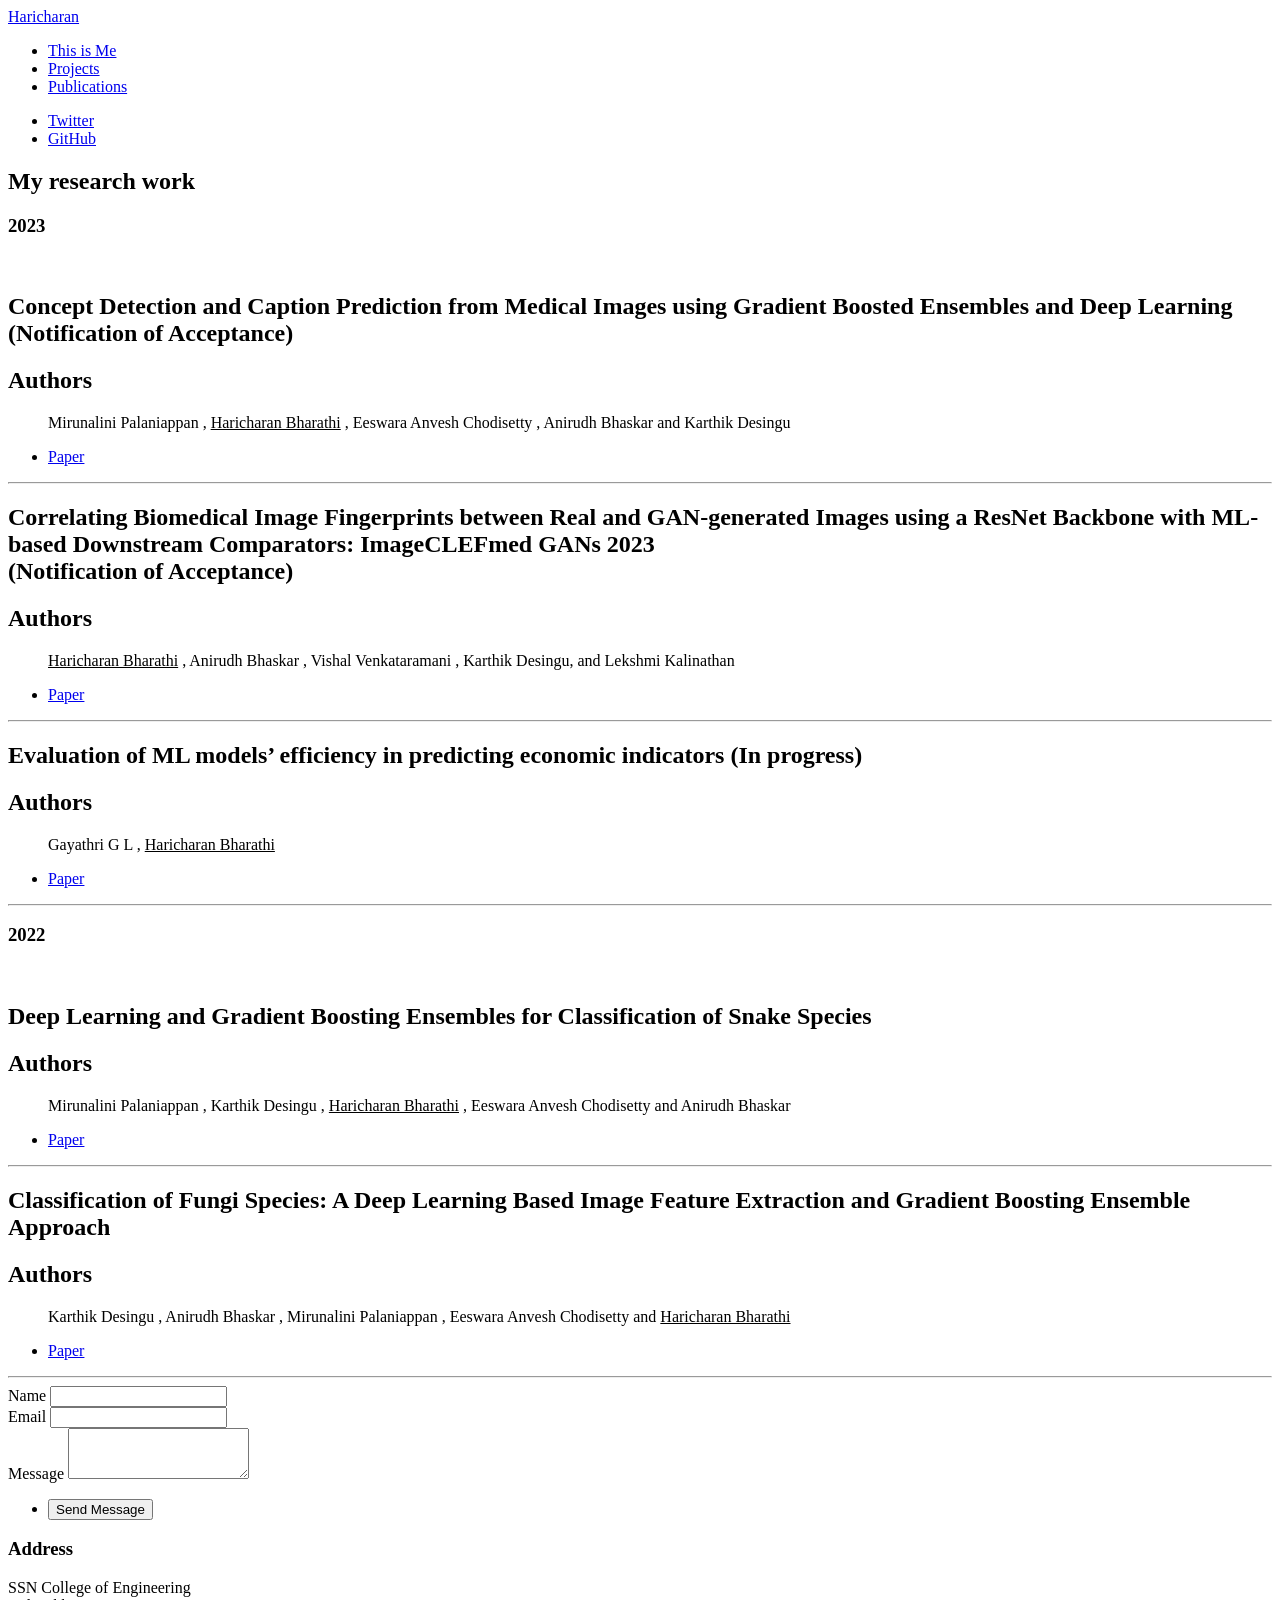
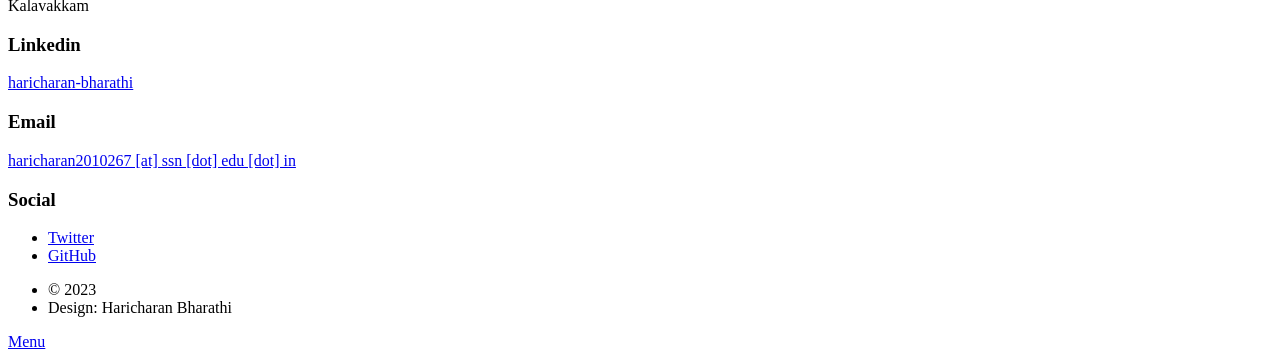
==== elements.html @ 90789175 "first commit" ====
<!DOCTYPE HTML>
<!--
	Massively by HTML5 UP
	html5up.net | @ajlkn
	Free for personal and commercial use under the CCA 3.0 license (html5up.net/license)
-->
<html>
	<head>
		<title>Haricharan Bharathi</title>
		<meta charset="utf-8" />
		<meta name="viewport" content="width=device-width, initial-scale=1, user-scalable=no" />
		<link rel="stylesheet" href="assets/css/main.css" />
		<noscript><link rel="stylesheet" href="assets/css/noscript.css" /></noscript>
	</head>
	<body class="is-preload">

		<!-- Wrapper -->
			<div id="wrapper">

				<!-- Header -->
					<header id="header">
						<a href="index.html" class="logo">Haricharan</a>
					</header>

				<!-- Nav -->
					<nav id="nav">
						<ul class="links">
							<li><a href="index.html">This is Me</a></li>
							<li><a href="generic.html">Projects</a></li>
							<li class="active"><a href="elements.html">Publications</a></li>
						</ul>
						<ul class="icons">
							<li><a href="https://twitter.com/HaricharanBhar1" class="icon brands alt fa-twitter"><span class="label">Twitter</span></a></li>
							<!-- <li><a href="#" class="icon brands alt fa-facebook-f"><span class="label">Facebook</span></a></li>
							<li><a href="#" class="icon brands alt fa-instagram"><span class="label">Instagram</span></a></li> -->
							<li><a href="https://github.com/Haricharan0311" class="icon brands alt fa-github"><span class="label">GitHub</span></a>
							</li>
						</ul>
					</nav>

				<!-- Main -->
					<div id="main">

						<!-- Post -->
							<section class="post">
								<header class="major">
									<h1>My research work<br />
									</h1>
								</header>

								<!-- Text stuff -->
									<h3>2023</h3>
									<br/>
									<h2>Concept Detection and Caption Prediction from
										Medical Images using Gradient Boosted Ensembles
										and Deep Learning (Notification of Acceptance)</h2>
								
										<h2>Authors</h2>
									<blockquote>Mirunalini Palaniappan
										, <u>Haricharan Bharathi</u>
										, Eeswara Anvesh Chodisetty
										,
										Anirudh Bhaskar
										and Karthik Desingu</blockquote>

										<ul class="actions small">
											<li><a href="https://www.dei.unipd.it/~faggioli/temp/CLEF2023-proceedings/paper-136.pdf" class="button primary small">Paper</a></li>
									
										</ul>
									<hr />
									<h2>Correlating Biomedical Image Fingerprints
										between Real and GAN-generated Images using
										a ResNet Backbone with ML-based Downstream
										Comparators: ImageCLEFmed GANs 2023<br/>(Notification of Acceptance)</h2>
								
										<h2>Authors</h2>
									<blockquote><u>Haricharan Bharathi</u>
										, Anirudh Bhaskar
										, Vishal Venkataramani
										, Karthik Desingu,
										and Lekshmi Kalinathan
										</blockquote>

										<ul class="actions small">
											<li><a href="https://www.dei.unipd.it/~faggioli/temp/CLEF2023-proceedings/paper-116.pdf" class="button primary small">Paper</a></li>
									
										</ul>
									<hr />
									<h2>Evaluation of ML models’ efficiency in predicting
										economic indicators (In progress)</h2>
								
										<h2>Authors</h2>
									<blockquote>Gayathri G L
										, <u>Haricharan Bharathi</u>
										</blockquote>

										<ul class="actions small">
											<li><a href="#" class="button primary small">Paper</a></li>
									
										</ul>
									<hr />
									<h3>2022</h3>
									<br/>
									<h2>Deep Learning and Gradient Boosting Ensembles for Classification of Snake 
										Species</h2>
								
										<h2>Authors</h2>
									<blockquote>Mirunalini Palaniappan
										, Karthik Desingu
										, <u>Haricharan Bharathi</u>
										,
										Eeswara Anvesh Chodisetty
										and Anirudh Bhaskar
										
										</blockquote>

										<ul class="actions small">
											<li><a href="https://ceur-ws.org/Vol-3180/paper-173.pdf" class="button primary small">Paper</a></li>
									
										</ul>
									<hr />
									<h2>Classification of Fungi Species: A Deep Learning Based Image Feature Extraction 
										and Gradient Boosting Ensemble Approach</h2>
								
										<h2>Authors</h2>
									<blockquote>Karthik Desingu
										, Anirudh Bhaskar
										, Mirunalini Palaniappan
										,
										Eeswara Anvesh Chodisetty
										and <u>Haricharan Bharathi</u>
										
										
										</blockquote>

										<ul class="actions small">
											<li><a href="https://ceur-ws.org/Vol-3180/paper-162.pdf" class="button primary small">Paper</a></li>
									
										</ul>
									<hr />
									

							</section>

					</div>

				<!-- Footer -->
				<footer id="footer">
					<section>
						<form method="post" action="#">
							<div class="fields">
								<div class="field">
									<label for="name">Name</label>
									<input type="text" name="name" id="name" />
								</div>
								<div class="field">
									<label for="email">Email</label>
									<input type="text" name="email" id="email" />
								</div>
								<div class="field">
									<label for="message">Message</label>
									<textarea name="message" id="message" rows="3"></textarea>
								</div>
							</div>
							<ul class="actions">
								<li><input type="submit" value="Send Message" /></li>
							</ul>
						</form>
					</section>
					<section class="split contact">
						<section class="alt">
							<h3>Address</h3>
							<p>SSN College of Engineering<br />
								Kalavakkam</p>
						</section>
						<section>
							<h3>Linkedin</h3>
							<p><a href="#">haricharan-bharathi</a></p>
						</section>
						<section>
							<h3>Email</h3>
							<p><a href="#">haricharan2010267 [at] ssn [dot] edu [dot] in</a></p>
						</section>
						<section>
							<h3>Social</h3>
							<ul class="icons alt">
								<li><a href="https://twitter.com/HaricharanBhar1" class="icon brands alt fa-twitter"><span class="label">Twitter</span></a></li>
								<!-- <li><a href="#" class="icon brands alt fa-facebook-f"><span class="label">Facebook</span></a></li>
								<li><a href="#" class="icon brands alt fa-instagram"><span class="label">Instagram</span></a></li> -->
								<li><a href="https://github.com/Haricharan0311" class="icon brands alt fa-github"><span class="label">GitHub</span></a></li>
							</ul>
						</section>
					</section>
				</footer>

				<!-- Copyright -->
					<div id="copyright">
						<ul><li>&copy; 2023</li><li>Design: Haricharan Bharathi</li></ul>
					</div>

			</div>

		<!-- Scripts -->
			<script src="assets/js/jquery.min.js"></script>
			<script src="assets/js/jquery.scrollex.min.js"></script>
			<script src="assets/js/jquery.scrolly.min.js"></script>
			<script src="assets/js/browser.min.js"></script>
			<script src="assets/js/breakpoints.min.js"></script>
			<script src="assets/js/util.js"></script>
			<script src="assets/js/main.js"></script>

	</body>
</html>
---- assets/css/main.css ----
@import url(fontawesome-all.min.css);
@import url("https://fonts.googleapis.com/css?family=Merriweather:300,700,300italic,700italic|Source+Sans+Pro:900");

/*
	Massively by HTML5 UP
	html5up.net | @ajlkn
	Free for personal and commercial use under the CCA 3.0 license (html5up.net/license)
*/

html, body, div, span, applet, object,
iframe, h1, h2, h3, h4, h5, h6, p, blockquote,
pre, a, abbr, acronym, address, big, cite,
code, del, dfn, em, img, ins, kbd, q, s, samp,
small, strike, strong, sub, sup, tt, var, b,
u, i, center, dl, dt, dd, ol, ul, li, fieldset,
form, label, legend, table, caption, tbody,
tfoot, thead, tr, th, td, article, aside,
canvas, details, embed, figure, figcaption,
footer, header, hgroup, menu, nav, output, ruby,
section, summary, time, mark, audio, video {
	margin: 0;
	padding: 0;
	border: 0;
	font-size: 100%;
	font: inherit;
	vertical-align: baseline;}

article, aside, details, figcaption, figure,
footer, header, hgroup, menu, nav, section {
	display: block;}

body {
	line-height: 1;
}

ol, ul {
	list-style: none;
}

blockquote, q {
	quotes: none;
}

	blockquote:before, blockquote:after, q:before, q:after {
		content: '';
		content: none;
	}

table {
	border-collapse: collapse;
	border-spacing: 0;
}

body {
	-webkit-text-size-adjust: none;
}

mark {
	background-color: transparent;
	color: inherit;
}

input::-moz-focus-inner {
	border: 0;
	padding: 0;
}

input, select, textarea {
	-moz-appearance: none;
	-webkit-appearance: none;
	-ms-appearance: none;
	appearance: none;
}

/* Basic */

	@-ms-viewport {
		width: device-width;
	}

	body {
		-ms-overflow-style: scrollbar;
	}

	@media screen and (max-width: 480px) {

		html, body {
			min-width: 320px;
		}

	}

	html {
		box-sizing: border-box;
	}

	*, *:before, *:after {
		box-sizing: inherit;
	}

	body {
		background-color: #1e252d;
	}

		body.is-preload *, body.is-preload *:before, body.is-preload *:after {
			-moz-animation: none !important;
			-webkit-animation: none !important;
			-ms-animation: none !important;
			animation: none !important;
			-moz-transition: none !important;
			-webkit-transition: none !important;
			-ms-transition: none !important;
			transition: none !important;
		}

/* Type */

	html {
		font-size: 16pt;
	}

		@media screen and (max-width: 1680px) {

			html {
				font-size: 12pt;
			}

		}

		@media screen and (max-width: 1280px) {

			html {
				font-size: 11pt;
			}

		}

		@media screen and (max-width: 360px) {

			html {
				font-size: 10pt;
			}

		}

	body {
		color: #212931;
	}

	body, input, select, textarea {
		font-family: "Merriweather", Georgia, serif;
		font-weight: 300;
		font-size: 1rem;
		line-height: 2.375;
	}

	a {
		-moz-transition: color 0.2s ease-in-out, background-color 0.2s ease-in-out, border-color 0.2s ease-in-out, box-shadow 0.2s ease-in-out;
		-webkit-transition: color 0.2s ease-in-out, background-color 0.2s ease-in-out, border-color 0.2s ease-in-out, box-shadow 0.2s ease-in-out;
		-ms-transition: color 0.2s ease-in-out, background-color 0.2s ease-in-out, border-color 0.2s ease-in-out, box-shadow 0.2s ease-in-out;
		transition: color 0.2s ease-in-out, background-color 0.2s ease-in-out, border-color 0.2s ease-in-out, box-shadow 0.2s ease-in-out;
		border-bottom: dotted 1px;
		text-decoration: none;
	}

		a:hover {
			border-bottom-color: transparent;
		}

	strong, b {
		font-weight: 600;
	}

	em, i {
		font-style: italic;
	}

	p {
		text-align: justify;
		margin: 0 0 2rem 0;
	}

	h1, h2, h3, h4, h5, h6 {
		font-family: "Source Sans Pro", Helvetica, sans-serif;
		font-weight: 900;
		line-height: 1.5;
		letter-spacing: 0.075em;
		text-transform: uppercase;
		margin: 0 0 1rem 0;
	}

		h1 a, h2 a, h3 a, h4 a, h5 a, h6 a {
			border-bottom: 0;
			color: inherit;
			text-decoration: none;
		}

	h1 {
		font-size: 4rem;
		line-height: 1.1;
		margin: 0 0 2rem 0;
	}

	h2 {
		font-size: 1.75rem;
		line-height: 1.3;
		margin: 0 0 1.5rem 0;
	}

	h3 {
		font-size: 1.25rem;
		margin: 0 0 1.5rem 0;
	}

	h4 {
		font-size: 1rem;
	}

	h5 {
		font-size: 0.9rem;
	}

	h6 {
		font-size: 0.8rem;
	}

	sub {
		font-size: 0.8rem;
		position: relative;
		top: 0.5rem;
	}

	sup {
		font-size: 0.8rem;
		position: relative;
		top: -0.5rem;
	}

	blockquote {
		border-left: solid 4px;
		font-style: italic;
		margin: 0 0 2rem 0;
		padding: 0.5rem 0 0.5rem 2rem;
	}

	code {
		border: solid 2px;
		font-family: "Courier New", monospace;
		font-size: 0.9rem;
		margin: 0 0.25rem;
		padding: 0.25rem 0.65rem;
	}

	pre {
		-webkit-overflow-scrolling: touch;
		font-family: "Courier New", monospace;
		font-size: 0.9rem;
		margin: 0 0 2rem 0;
	}

		pre code {
			display: block;
			line-height: 1.75;
			padding: 1rem 1.5rem;
			overflow-x: auto;
		}

	hr {
		border: 0;
		border-bottom: solid 2px;
		margin: 3rem 0;
	}

		hr.major {
			margin: 5rem 0;
		}

	.align-left {
		text-align: left;
	}

	.align-center {
		text-align: center;
	}

	.align-right {
		text-align: right;
	}

	input, select, textarea {
		color: #212931;
	}

	a {
		color: #212931;
		border-bottom-color: rgba(33, 41, 49, 0.5);
	}

		a:hover {
			border-bottom-color: transparent;
			color: #18bfef !important;
		}

	strong, b {
		color: #212931;
	}

	h1, h2, h3, h4, h5, h6 {
		color: #212931;
	}

	blockquote {
		border-left-color: #eeeeee;
	}

	code {
		background: rgba(220, 220, 220, 0.25);
		border-color: #eeeeee;
	}

	hr {
		border-bottom-color: #eeeeee;
	}

/* Row */

	.row {
		display: flex;
		flex-wrap: wrap;
		box-sizing: border-box;
		align-items: stretch;
	}

		.row > * {
			box-sizing: border-box;
		}

		.row.gtr-uniform > * > :last-child {
			margin-bottom: 0;
		}

		.row.aln-left {
			justify-content: flex-start;
		}

		.row.aln-center {
			justify-content: center;
		}

		.row.aln-right {
			justify-content: flex-end;
		}

		.row.aln-top {
			align-items: flex-start;
		}

		.row.aln-middle {
			align-items: center;
		}

		.row.aln-bottom {
			align-items: flex-end;
		}

		.row > .imp {
			order: -1;
		}

		.row > .col-1 {
			width: 8.33333%;
		}

		.row > .off-1 {
			margin-left: 8.33333%;
		}

		.row > .col-2 {
			width: 16.66667%;
		}

		.row > .off-2 {
			margin-left: 16.66667%;
		}

		.row > .col-3 {
			width: 25%;
		}

		.row > .off-3 {
			margin-left: 25%;
		}

		.row > .col-4 {
			width: 33.33333%;
		}

		.row > .off-4 {
			margin-left: 33.33333%;
		}

		.row > .col-5 {
			width: 41.66667%;
		}

		.row > .off-5 {
			margin-left: 41.66667%;
		}

		.row > .col-6 {
			width: 50%;
		}

		.row > .off-6 {
			margin-left: 50%;
		}

		.row > .col-7 {
			width: 58.33333%;
		}

		.row > .off-7 {
			margin-left: 58.33333%;
		}

		.row > .col-8 {
			width: 66.66667%;
		}

		.row > .off-8 {
			margin-left: 66.66667%;
		}

		.row > .col-9 {
			width: 75%;
		}

		.row > .off-9 {
			margin-left: 75%;
		}

		.row > .col-10 {
			width: 83.33333%;
		}

		.row > .off-10 {
			margin-left: 83.33333%;
		}

		.row > .col-11 {
			width: 91.66667%;
		}

		.row > .off-11 {
			margin-left: 91.66667%;
		}

		.row > .col-12 {
			width: 100%;
		}

		.row > .off-12 {
			margin-left: 100%;
		}

		.row.gtr-0 {
			margin-top: 0;
			margin-left: 0rem;
		}

			.row.gtr-0 > * {
				padding: 0 0 0 0rem;
			}

			.row.gtr-0.gtr-uniform {
				margin-top: 0rem;
			}

				.row.gtr-0.gtr-uniform > * {
					padding-top: 0rem;
				}

		.row.gtr-25 {
			margin-top: 0;
			margin-left: -0.375rem;
		}

			.row.gtr-25 > * {
				padding: 0 0 0 0.375rem;
			}

			.row.gtr-25.gtr-uniform {
				margin-top: -0.375rem;
			}

				.row.gtr-25.gtr-uniform > * {
					padding-top: 0.375rem;
				}

		.row.gtr-50 {
			margin-top: 0;
			margin-left: -0.75rem;
		}

			.row.gtr-50 > * {
				padding: 0 0 0 0.75rem;
			}

			.row.gtr-50.gtr-uniform {
				margin-top: -0.75rem;
			}

				.row.gtr-50.gtr-uniform > * {
					padding-top: 0.75rem;
				}

		.row {
			margin-top: 0;
			margin-left: -1.5rem;
		}

			.row > * {
				padding: 0 0 0 1.5rem;
			}

			.row.gtr-uniform {
				margin-top: -1.5rem;
			}

				.row.gtr-uniform > * {
					padding-top: 1.5rem;
				}

		.row.gtr-150 {
			margin-top: 0;
			margin-left: -2.25rem;
		}

			.row.gtr-150 > * {
				padding: 0 0 0 2.25rem;
			}

			.row.gtr-150.gtr-uniform {
				margin-top: -2.25rem;
			}

				.row.gtr-150.gtr-uniform > * {
					padding-top: 2.25rem;
				}

		.row.gtr-200 {
			margin-top: 0;
			margin-left: -3rem;
		}

			.row.gtr-200 > * {
				padding: 0 0 0 3rem;
			}

			.row.gtr-200.gtr-uniform {
				margin-top: -3rem;
			}

				.row.gtr-200.gtr-uniform > * {
					padding-top: 3rem;
				}

		@media screen and (max-width: 1680px) {

			.row {
				display: flex;
				flex-wrap: wrap;
				box-sizing: border-box;
				align-items: stretch;
			}

				.row > * {
					box-sizing: border-box;
				}

				.row.gtr-uniform > * > :last-child {
					margin-bottom: 0;
				}

				.row.aln-left {
					justify-content: flex-start;
				}

				.row.aln-center {
					justify-content: center;
				}

				.row.aln-right {
					justify-content: flex-end;
				}

				.row.aln-top {
					align-items: flex-start;
				}

				.row.aln-middle {
					align-items: center;
				}

				.row.aln-bottom {
					align-items: flex-end;
				}

				.row > .imp-xlarge {
					order: -1;
				}

				.row > .col-1-xlarge {
					width: 8.33333%;
				}

				.row > .off-1-xlarge {
					margin-left: 8.33333%;
				}

				.row > .col-2-xlarge {
					width: 16.66667%;
				}

				.row > .off-2-xlarge {
					margin-left: 16.66667%;
				}

				.row > .col-3-xlarge {
					width: 25%;
				}

				.row > .off-3-xlarge {
					margin-left: 25%;
				}

				.row > .col-4-xlarge {
					width: 33.33333%;
				}

				.row > .off-4-xlarge {
					margin-left: 33.33333%;
				}

				.row > .col-5-xlarge {
					width: 41.66667%;
				}

				.row > .off-5-xlarge {
					margin-left: 41.66667%;
				}

				.row > .col-6-xlarge {
					width: 50%;
				}

				.row > .off-6-xlarge {
					margin-left: 50%;
				}

				.row > .col-7-xlarge {
					width: 58.33333%;
				}

				.row > .off-7-xlarge {
					margin-left: 58.33333%;
				}

				.row > .col-8-xlarge {
					width: 66.66667%;
				}

				.row > .off-8-xlarge {
					margin-left: 66.66667%;
				}

				.row > .col-9-xlarge {
					width: 75%;
				}

				.row > .off-9-xlarge {
					margin-left: 75%;
				}

				.row > .col-10-xlarge {
					width: 83.33333%;
				}

				.row > .off-10-xlarge {
					margin-left: 83.33333%;
				}

				.row > .col-11-xlarge {
					width: 91.66667%;
				}

				.row > .off-11-xlarge {
					margin-left: 91.66667%;
				}

				.row > .col-12-xlarge {
					width: 100%;
				}

				.row > .off-12-xlarge {
					margin-left: 100%;
				}

				.row.gtr-0 {
					margin-top: 0;
					margin-left: 0rem;
				}

					.row.gtr-0 > * {
						padding: 0 0 0 0rem;
					}

					.row.gtr-0.gtr-uniform {
						margin-top: 0rem;
					}

						.row.gtr-0.gtr-uniform > * {
							padding-top: 0rem;
						}

				.row.gtr-25 {
					margin-top: 0;
					margin-left: -0.375rem;
				}

					.row.gtr-25 > * {
						padding: 0 0 0 0.375rem;
					}

					.row.gtr-25.gtr-uniform {
						margin-top: -0.375rem;
					}

						.row.gtr-25.gtr-uniform > * {
							padding-top: 0.375rem;
						}

				.row.gtr-50 {
					margin-top: 0;
					margin-left: -0.75rem;
				}

					.row.gtr-50 > * {
						padding: 0 0 0 0.75rem;
					}

					.row.gtr-50.gtr-uniform {
						margin-top: -0.75rem;
					}

						.row.gtr-50.gtr-uniform > * {
							padding-top: 0.75rem;
						}

				.row {
					margin-top: 0;
					margin-left: -1.5rem;
				}

					.row > * {
						padding: 0 0 0 1.5rem;
					}

					.row.gtr-uniform {
						margin-top: -1.5rem;
					}

						.row.gtr-uniform > * {
							padding-top: 1.5rem;
						}

				.row.gtr-150 {
					margin-top: 0;
					margin-left: -2.25rem;
				}

					.row.gtr-150 > * {
						padding: 0 0 0 2.25rem;
					}

					.row.gtr-150.gtr-uniform {
						margin-top: -2.25rem;
					}

						.row.gtr-150.gtr-uniform > * {
							padding-top: 2.25rem;
						}

				.row.gtr-200 {
					margin-top: 0;
					margin-left: -3rem;
				}

					.row.gtr-200 > * {
						padding: 0 0 0 3rem;
					}

					.row.gtr-200.gtr-uniform {
						margin-top: -3rem;
					}

						.row.gtr-200.gtr-uniform > * {
							padding-top: 3rem;
						}

		}

		@media screen and (max-width: 1280px) {

			.row {
				display: flex;
				flex-wrap: wrap;
				box-sizing: border-box;
				align-items: stretch;
			}

				.row > * {
					box-sizing: border-box;
				}

				.row.gtr-uniform > * > :last-child {
					margin-bottom: 0;
				}

				.row.aln-left {
					justify-content: flex-start;
				}

				.row.aln-center {
					justify-content: center;
				}

				.row.aln-right {
					justify-content: flex-end;
				}

				.row.aln-top {
					align-items: flex-start;
				}

				.row.aln-middle {
					align-items: center;
				}

				.row.aln-bottom {
					align-items: flex-end;
				}

				.row > .imp-large {
					order: -1;
				}

				.row > .col-1-large {
					width: 8.33333%;
				}

				.row > .off-1-large {
					margin-left: 8.33333%;
				}

				.row > .col-2-large {
					width: 16.66667%;
				}

				.row > .off-2-large {
					margin-left: 16.66667%;
				}

				.row > .col-3-large {
					width: 25%;
				}

				.row > .off-3-large {
					margin-left: 25%;
				}

				.row > .col-4-large {
					width: 33.33333%;
				}

				.row > .off-4-large {
					margin-left: 33.33333%;
				}

				.row > .col-5-large {
					width: 41.66667%;
				}

				.row > .off-5-large {
					margin-left: 41.66667%;
				}

				.row > .col-6-large {
					width: 50%;
				}

				.row > .off-6-large {
					margin-left: 50%;
				}

				.row > .col-7-large {
					width: 58.33333%;
				}

				.row > .off-7-large {
					margin-left: 58.33333%;
				}

				.row > .col-8-large {
					width: 66.66667%;
				}

				.row > .off-8-large {
					margin-left: 66.66667%;
				}

				.row > .col-9-large {
					width: 75%;
				}

				.row > .off-9-large {
					margin-left: 75%;
				}

				.row > .col-10-large {
					width: 83.33333%;
				}

				.row > .off-10-large {
					margin-left: 83.33333%;
				}

				.row > .col-11-large {
					width: 91.66667%;
				}

				.row > .off-11-large {
					margin-left: 91.66667%;
				}

				.row > .col-12-large {
					width: 100%;
				}

				.row > .off-12-large {
					margin-left: 100%;
				}

				.row.gtr-0 {
					margin-top: 0;
					margin-left: 0rem;
				}

					.row.gtr-0 > * {
						padding: 0 0 0 0rem;
					}

					.row.gtr-0.gtr-uniform {
						margin-top: 0rem;
					}

						.row.gtr-0.gtr-uniform > * {
							padding-top: 0rem;
						}

				.row.gtr-25 {
					margin-top: 0;
					margin-left: -0.375rem;
				}

					.row.gtr-25 > * {
						padding: 0 0 0 0.375rem;
					}

					.row.gtr-25.gtr-uniform {
						margin-top: -0.375rem;
					}

						.row.gtr-25.gtr-uniform > * {
							padding-top: 0.375rem;
						}

				.row.gtr-50 {
					margin-top: 0;
					margin-left: -0.75rem;
				}

					.row.gtr-50 > * {
						padding: 0 0 0 0.75rem;
					}

					.row.gtr-50.gtr-uniform {
						margin-top: -0.75rem;
					}

						.row.gtr-50.gtr-uniform > * {
							padding-top: 0.75rem;
						}

				.row {
					margin-top: 0;
					margin-left: -1.5rem;
				}

					.row > * {
						padding: 0 0 0 1.5rem;
					}

					.row.gtr-uniform {
						margin-top: -1.5rem;
					}

						.row.gtr-uniform > * {
							padding-top: 1.5rem;
						}

				.row.gtr-150 {
					margin-top: 0;
					margin-left: -2.25rem;
				}

					.row.gtr-150 > * {
						padding: 0 0 0 2.25rem;
					}

					.row.gtr-150.gtr-uniform {
						margin-top: -2.25rem;
					}

						.row.gtr-150.gtr-uniform > * {
							padding-top: 2.25rem;
						}

				.row.gtr-200 {
					margin-top: 0;
					margin-left: -3rem;
				}

					.row.gtr-200 > * {
						padding: 0 0 0 3rem;
					}

					.row.gtr-200.gtr-uniform {
						margin-top: -3rem;
					}

						.row.gtr-200.gtr-uniform > * {
							padding-top: 3rem;
						}

		}

		@media screen and (max-width: 980px) {

			.row {
				display: flex;
				flex-wrap: wrap;
				box-sizing: border-box;
				align-items: stretch;
			}

				.row > * {
					box-sizing: border-box;
				}

				.row.gtr-uniform > * > :last-child {
					margin-bottom: 0;
				}

				.row.aln-left {
					justify-content: flex-start;
				}

				.row.aln-center {
					justify-content: center;
				}

				.row.aln-right {
					justify-content: flex-end;
				}

				.row.aln-top {
					align-items: flex-start;
				}

				.row.aln-middle {
					align-items: center;
				}

				.row.aln-bottom {
					align-items: flex-end;
				}

				.row > .imp-medium {
					order: -1;
				}

				.row > .col-1-medium {
					width: 8.33333%;
				}

				.row > .off-1-medium {
					margin-left: 8.33333%;
				}

				.row > .col-2-medium {
					width: 16.66667%;
				}

				.row > .off-2-medium {
					margin-left: 16.66667%;
				}

				.row > .col-3-medium {
					width: 25%;
				}

				.row > .off-3-medium {
					margin-left: 25%;
				}

				.row > .col-4-medium {
					width: 33.33333%;
				}

				.row > .off-4-medium {
					margin-left: 33.33333%;
				}

				.row > .col-5-medium {
					width: 41.66667%;
				}

				.row > .off-5-medium {
					margin-left: 41.66667%;
				}

				.row > .col-6-medium {
					width: 50%;
				}

				.row > .off-6-medium {
					margin-left: 50%;
				}

				.row > .col-7-medium {
					width: 58.33333%;
				}

				.row > .off-7-medium {
					margin-left: 58.33333%;
				}

				.row > .col-8-medium {
					width: 66.66667%;
				}

				.row > .off-8-medium {
					margin-left: 66.66667%;
				}

				.row > .col-9-medium {
					width: 75%;
				}

				.row > .off-9-medium {
					margin-left: 75%;
				}

				.row > .col-10-medium {
					width: 83.33333%;
				}

				.row > .off-10-medium {
					margin-left: 83.33333%;
				}

				.row > .col-11-medium {
					width: 91.66667%;
				}

				.row > .off-11-medium {
					margin-left: 91.66667%;
				}

				.row > .col-12-medium {
					width: 100%;
				}

				.row > .off-12-medium {
					margin-left: 100%;
				}

				.row.gtr-0 {
					margin-top: 0;
					margin-left: 0rem;
				}

					.row.gtr-0 > * {
						padding: 0 0 0 0rem;
					}

					.row.gtr-0.gtr-uniform {
						margin-top: 0rem;
					}

						.row.gtr-0.gtr-uniform > * {
							padding-top: 0rem;
						}

				.row.gtr-25 {
					margin-top: 0;
					margin-left: -0.375rem;
				}

					.row.gtr-25 > * {
						padding: 0 0 0 0.375rem;
					}

					.row.gtr-25.gtr-uniform {
						margin-top: -0.375rem;
					}

						.row.gtr-25.gtr-uniform > * {
							padding-top: 0.375rem;
						}

				.row.gtr-50 {
					margin-top: 0;
					margin-left: -0.75rem;
				}

					.row.gtr-50 > * {
						padding: 0 0 0 0.75rem;
					}

					.row.gtr-50.gtr-uniform {
						margin-top: -0.75rem;
					}

						.row.gtr-50.gtr-uniform > * {
							padding-top: 0.75rem;
						}

				.row {
					margin-top: 0;
					margin-left: -1.5rem;
				}

					.row > * {
						padding: 0 0 0 1.5rem;
					}

					.row.gtr-uniform {
						margin-top: -1.5rem;
					}

						.row.gtr-uniform > * {
							padding-top: 1.5rem;
						}

				.row.gtr-150 {
					margin-top: 0;
					margin-left: -2.25rem;
				}

					.row.gtr-150 > * {
						padding: 0 0 0 2.25rem;
					}

					.row.gtr-150.gtr-uniform {
						margin-top: -2.25rem;
					}

						.row.gtr-150.gtr-uniform > * {
							padding-top: 2.25rem;
						}

				.row.gtr-200 {
					margin-top: 0;
					margin-left: -3rem;
				}

					.row.gtr-200 > * {
						padding: 0 0 0 3rem;
					}

					.row.gtr-200.gtr-uniform {
						margin-top: -3rem;
					}

						.row.gtr-200.gtr-uniform > * {
							padding-top: 3rem;
						}

		}

		@media screen and (max-width: 736px) {

			.row {
				display: flex;
				flex-wrap: wrap;
				box-sizing: border-box;
				align-items: stretch;
			}

				.row > * {
					box-sizing: border-box;
				}

				.row.gtr-uniform > * > :last-child {
					margin-bottom: 0;
				}

				.row.aln-left {
					justify-content: flex-start;
				}

				.row.aln-center {
					justify-content: center;
				}

				.row.aln-right {
					justify-content: flex-end;
				}

				.row.aln-top {
					align-items: flex-start;
				}

				.row.aln-middle {
					align-items: center;
				}

				.row.aln-bottom {
					align-items: flex-end;
				}

				.row > .imp-small {
					order: -1;
				}

				.row > .col-1-small {
					width: 8.33333%;
				}

				.row > .off-1-small {
					margin-left: 8.33333%;
				}

				.row > .col-2-small {
					width: 16.66667%;
				}

				.row > .off-2-small {
					margin-left: 16.66667%;
				}

				.row > .col-3-small {
					width: 25%;
				}

				.row > .off-3-small {
					margin-left: 25%;
				}

				.row > .col-4-small {
					width: 33.33333%;
				}

				.row > .off-4-small {
					margin-left: 33.33333%;
				}

				.row > .col-5-small {
					width: 41.66667%;
				}

				.row > .off-5-small {
					margin-left: 41.66667%;
				}

				.row > .col-6-small {
					width: 50%;
				}

				.row > .off-6-small {
					margin-left: 50%;
				}

				.row > .col-7-small {
					width: 58.33333%;
				}

				.row > .off-7-small {
					margin-left: 58.33333%;
				}

				.row > .col-8-small {
					width: 66.66667%;
				}

				.row > .off-8-small {
					margin-left: 66.66667%;
				}

				.row > .col-9-small {
					width: 75%;
				}

				.row > .off-9-small {
					margin-left: 75%;
				}

				.row > .col-10-small {
					width: 83.33333%;
				}

				.row > .off-10-small {
					margin-left: 83.33333%;
				}

				.row > .col-11-small {
					width: 91.66667%;
				}

				.row > .off-11-small {
					margin-left: 91.66667%;
				}

				.row > .col-12-small {
					width: 100%;
				}

				.row > .off-12-small {
					margin-left: 100%;
				}

				.row.gtr-0 {
					margin-top: 0;
					margin-left: 0rem;
				}

					.row.gtr-0 > * {
						padding: 0 0 0 0rem;
					}

					.row.gtr-0.gtr-uniform {
						margin-top: 0rem;
					}

						.row.gtr-0.gtr-uniform > * {
							padding-top: 0rem;
						}

				.row.gtr-25 {
					margin-top: 0;
					margin-left: -0.375rem;
				}

					.row.gtr-25 > * {
						padding: 0 0 0 0.375rem;
					}

					.row.gtr-25.gtr-uniform {
						margin-top: -0.375rem;
					}

						.row.gtr-25.gtr-uniform > * {
							padding-top: 0.375rem;
						}

				.row.gtr-50 {
					margin-top: 0;
					margin-left: -0.75rem;
				}

					.row.gtr-50 > * {
						padding: 0 0 0 0.75rem;
					}

					.row.gtr-50.gtr-uniform {
						margin-top: -0.75rem;
					}

						.row.gtr-50.gtr-uniform > * {
							padding-top: 0.75rem;
						}

				.row {
					margin-top: 0;
					margin-left: -1.5rem;
				}

					.row > * {
						padding: 0 0 0 1.5rem;
					}

					.row.gtr-uniform {
						margin-top: -1.5rem;
					}

						.row.gtr-uniform > * {
							padding-top: 1.5rem;
						}

				.row.gtr-150 {
					margin-top: 0;
					margin-left: -2.25rem;
				}

					.row.gtr-150 > * {
						padding: 0 0 0 2.25rem;
					}

					.row.gtr-150.gtr-uniform {
						margin-top: -2.25rem;
					}

						.row.gtr-150.gtr-uniform > * {
							padding-top: 2.25rem;
						}

				.row.gtr-200 {
					margin-top: 0;
					margin-left: -3rem;
				}

					.row.gtr-200 > * {
						padding: 0 0 0 3rem;
					}

					.row.gtr-200.gtr-uniform {
						margin-top: -3rem;
					}

						.row.gtr-200.gtr-uniform > * {
							padding-top: 3rem;
						}

		}

		@media screen and (max-width: 480px) {

			.row {
				display: flex;
				flex-wrap: wrap;
				box-sizing: border-box;
				align-items: stretch;
			}

				.row > * {
					box-sizing: border-box;
				}

				.row.gtr-uniform > * > :last-child {
					margin-bottom: 0;
				}

				.row.aln-left {
					justify-content: flex-start;
				}

				.row.aln-center {
					justify-content: center;
				}

				.row.aln-right {
					justify-content: flex-end;
				}

				.row.aln-top {
					align-items: flex-start;
				}

				.row.aln-middle {
					align-items: center;
				}

				.row.aln-bottom {
					align-items: flex-end;
				}

				.row > .imp-xsmall {
					order: -1;
				}

				.row > .col-1-xsmall {
					width: 8.33333%;
				}

				.row > .off-1-xsmall {
					margin-left: 8.33333%;
				}

				.row > .col-2-xsmall {
					width: 16.66667%;
				}

				.row > .off-2-xsmall {
					margin-left: 16.66667%;
				}

				.row > .col-3-xsmall {
					width: 25%;
				}

				.row > .off-3-xsmall {
					margin-left: 25%;
				}

				.row > .col-4-xsmall {
					width: 33.33333%;
				}

				.row > .off-4-xsmall {
					margin-left: 33.33333%;
				}

				.row > .col-5-xsmall {
					width: 41.66667%;
				}

				.row > .off-5-xsmall {
					margin-left: 41.66667%;
				}

				.row > .col-6-xsmall {
					width: 50%;
				}

				.row > .off-6-xsmall {
					margin-left: 50%;
				}

				.row > .col-7-xsmall {
					width: 58.33333%;
				}

				.row > .off-7-xsmall {
					margin-left: 58.33333%;
				}

				.row > .col-8-xsmall {
					width: 66.66667%;
				}

				.row > .off-8-xsmall {
					margin-left: 66.66667%;
				}

				.row > .col-9-xsmall {
					width: 75%;
				}

				.row > .off-9-xsmall {
					margin-left: 75%;
				}

				.row > .col-10-xsmall {
					width: 83.33333%;
				}

				.row > .off-10-xsmall {
					margin-left: 83.33333%;
				}

				.row > .col-11-xsmall {
					width: 91.66667%;
				}

				.row > .off-11-xsmall {
					margin-left: 91.66667%;
				}

				.row > .col-12-xsmall {
					width: 100%;
				}

				.row > .off-12-xsmall {
					margin-left: 100%;
				}

				.row.gtr-0 {
					margin-top: 0;
					margin-left: 0rem;
				}

					.row.gtr-0 > * {
						padding: 0 0 0 0rem;
					}

					.row.gtr-0.gtr-uniform {
						margin-top: 0rem;
					}

						.row.gtr-0.gtr-uniform > * {
							padding-top: 0rem;
						}

				.row.gtr-25 {
					margin-top: 0;
					margin-left: -0.375rem;
				}

					.row.gtr-25 > * {
						padding: 0 0 0 0.375rem;
					}

					.row.gtr-25.gtr-uniform {
						margin-top: -0.375rem;
					}

						.row.gtr-25.gtr-uniform > * {
							padding-top: 0.375rem;
						}

				.row.gtr-50 {
					margin-top: 0;
					margin-left: -0.75rem;
				}

					.row.gtr-50 > * {
						padding: 0 0 0 0.75rem;
					}

					.row.gtr-50.gtr-uniform {
						margin-top: -0.75rem;
					}

						.row.gtr-50.gtr-uniform > * {
							padding-top: 0.75rem;
						}

				.row {
					margin-top: 0;
					margin-left: -1.5rem;
				}

					.row > * {
						padding: 0 0 0 1.5rem;
					}

					.row.gtr-uniform {
						margin-top: -1.5rem;
					}

						.row.gtr-uniform > * {
							padding-top: 1.5rem;
						}

				.row.gtr-150 {
					margin-top: 0;
					margin-left: -2.25rem;
				}

					.row.gtr-150 > * {
						padding: 0 0 0 2.25rem;
					}

					.row.gtr-150.gtr-uniform {
						margin-top: -2.25rem;
					}

						.row.gtr-150.gtr-uniform > * {
							padding-top: 2.25rem;
						}

				.row.gtr-200 {
					margin-top: 0;
					margin-left: -3rem;
				}

					.row.gtr-200 > * {
						padding: 0 0 0 3rem;
					}

					.row.gtr-200.gtr-uniform {
						margin-top: -3rem;
					}

						.row.gtr-200.gtr-uniform > * {
							padding-top: 3rem;
						}

		}

		@media screen and (max-width: 360px) {

			.row {
				display: flex;
				flex-wrap: wrap;
				box-sizing: border-box;
				align-items: stretch;
			}

				.row > * {
					box-sizing: border-box;
				}

				.row.gtr-uniform > * > :last-child {
					margin-bottom: 0;
				}

				.row.aln-left {
					justify-content: flex-start;
				}

				.row.aln-center {
					justify-content: center;
				}

				.row.aln-right {
					justify-content: flex-end;
				}

				.row.aln-top {
					align-items: flex-start;
				}

				.row.aln-middle {
					align-items: center;
				}

				.row.aln-bottom {
					align-items: flex-end;
				}

				.row > .imp-xxsmall {
					order: -1;
				}

				.row > .col-1-xxsmall {
					width: 8.33333%;
				}

				.row > .off-1-xxsmall {
					margin-left: 8.33333%;
				}

				.row > .col-2-xxsmall {
					width: 16.66667%;
				}

				.row > .off-2-xxsmall {
					margin-left: 16.66667%;
				}

				.row > .col-3-xxsmall {
					width: 25%;
				}

				.row > .off-3-xxsmall {
					margin-left: 25%;
				}

				.row > .col-4-xxsmall {
					width: 33.33333%;
				}

				.row > .off-4-xxsmall {
					margin-left: 33.33333%;
				}

				.row > .col-5-xxsmall {
					width: 41.66667%;
				}

				.row > .off-5-xxsmall {
					margin-left: 41.66667%;
				}

				.row > .col-6-xxsmall {
					width: 50%;
				}

				.row > .off-6-xxsmall {
					margin-left: 50%;
				}

				.row > .col-7-xxsmall {
					width: 58.33333%;
				}

				.row > .off-7-xxsmall {
					margin-left: 58.33333%;
				}

				.row > .col-8-xxsmall {
					width: 66.66667%;
				}

				.row > .off-8-xxsmall {
					margin-left: 66.66667%;
				}

				.row > .col-9-xxsmall {
					width: 75%;
				}

				.row > .off-9-xxsmall {
					margin-left: 75%;
				}

				.row > .col-10-xxsmall {
					width: 83.33333%;
				}

				.row > .off-10-xxsmall {
					margin-left: 83.33333%;
				}

				.row > .col-11-xxsmall {
					width: 91.66667%;
				}

				.row > .off-11-xxsmall {
					margin-left: 91.66667%;
				}

				.row > .col-12-xxsmall {
					width: 100%;
				}

				.row > .off-12-xxsmall {
					margin-left: 100%;
				}

				.row.gtr-0 {
					margin-top: 0;
					margin-left: 0rem;
				}

					.row.gtr-0 > * {
						padding: 0 0 0 0rem;
					}

					.row.gtr-0.gtr-uniform {
						margin-top: 0rem;
					}

						.row.gtr-0.gtr-uniform > * {
							padding-top: 0rem;
						}

				.row.gtr-25 {
					margin-top: 0;
					margin-left: -0.375rem;
				}

					.row.gtr-25 > * {
						padding: 0 0 0 0.375rem;
					}

					.row.gtr-25.gtr-uniform {
						margin-top: -0.375rem;
					}

						.row.gtr-25.gtr-uniform > * {
							padding-top: 0.375rem;
						}

				.row.gtr-50 {
					margin-top: 0;
					margin-left: -0.75rem;
				}

					.row.gtr-50 > * {
						padding: 0 0 0 0.75rem;
					}

					.row.gtr-50.gtr-uniform {
						margin-top: -0.75rem;
					}

						.row.gtr-50.gtr-uniform > * {
							padding-top: 0.75rem;
						}

				.row {
					margin-top: 0;
					margin-left: -1.5rem;
				}

					.row > * {
						padding: 0 0 0 1.5rem;
					}

					.row.gtr-uniform {
						margin-top: -1.5rem;
					}

						.row.gtr-uniform > * {
							padding-top: 1.5rem;
						}

				.row.gtr-150 {
					margin-top: 0;
					margin-left: -2.25rem;
				}

					.row.gtr-150 > * {
						padding: 0 0 0 2.25rem;
					}

					.row.gtr-150.gtr-uniform {
						margin-top: -2.25rem;
					}

						.row.gtr-150.gtr-uniform > * {
							padding-top: 2.25rem;
						}

				.row.gtr-200 {
					margin-top: 0;
					margin-left: -3rem;
				}

					.row.gtr-200 > * {
						padding: 0 0 0 3rem;
					}

					.row.gtr-200.gtr-uniform {
						margin-top: -3rem;
					}

						.row.gtr-200.gtr-uniform > * {
							padding-top: 3rem;
						}

		}

/* Box */

	.box {
		border: solid 2px;
		margin-bottom: 2rem;
		padding: 1.5rem;
	}

		.box > :last-child,
		.box > :last-child > :last-child,
		.box > :last-child > :last-child > :last-child {
			margin-bottom: 0;
		}

		.box.alt {
			border: 0;
			border-radius: 0;
			padding: 0;
		}

	.box {
		border-color: #eeeeee;
	}

/* Button */

	input[type="submit"],
	input[type="reset"],
	input[type="button"],
	button,
	.button {
		-moz-appearance: none;
		-webkit-appearance: none;
		-ms-appearance: none;
		appearance: none;
		-moz-transition: background-color 0.2s ease-in-out, box-shadow 0.2s ease-in-out, color 0.2s ease-in-out;
		-webkit-transition: background-color 0.2s ease-in-out, box-shadow 0.2s ease-in-out, color 0.2s ease-in-out;
		-ms-transition: background-color 0.2s ease-in-out, box-shadow 0.2s ease-in-out, color 0.2s ease-in-out;
		transition: background-color 0.2s ease-in-out, box-shadow 0.2s ease-in-out, color 0.2s ease-in-out;
		border: 0;
		border-radius: 0;
		cursor: pointer;
		display: inline-block;
		font-family: "Source Sans Pro", Helvetica, sans-serif;
		font-size: 0.8rem;
		font-weight: 900;
		letter-spacing: 0.075em;
		height: 3rem;
		line-height: 3rem;
		padding: 0 2rem;
		text-align: center;
		text-decoration: none;
		text-transform: uppercase;
		white-space: nowrap;
	}

		input[type="submit"].icon:before,
		input[type="reset"].icon:before,
		input[type="button"].icon:before,
		button.icon:before,
		.button.icon:before {
			margin-right: 0.5rem;
		}

		input[type="submit"].icon.solo,
		input[type="reset"].icon.solo,
		input[type="button"].icon.solo,
		button.icon.solo,
		.button.icon.solo {
			position: relative;
			width: 4rem;
			height: 4rem;
			line-height: 4rem;
			border-radius: 4rem;
			text-indent: 4rem;
			overflow: hidden;
			padding: 0;
			white-space: nowrap;
		}

			input[type="submit"].icon.solo:before,
			input[type="reset"].icon.solo:before,
			input[type="button"].icon.solo:before,
			button.icon.solo:before,
			.button.icon.solo:before {
				position: absolute;
				display: block;
				top: 0;
				left: 0;
				width: inherit;
				height: inherit;
				line-height: inherit;
				font-size: 1.25rem;
				margin-right: 0;
				text-align: center;
				text-indent: 0;
			}

		input[type="submit"].fit,
		input[type="reset"].fit,
		input[type="button"].fit,
		button.fit,
		.button.fit {
			width: 100%;
		}

		input[type="submit"].small,
		input[type="reset"].small,
		input[type="button"].small,
		button.small,
		.button.small {
			font-size: 0.7rem;
			height: 2.5rem;
			line-height: 2.5rem;
			padding: 0 1.5rem;
		}

		input[type="submit"].large,
		input[type="reset"].large,
		input[type="button"].large,
		button.large,
		.button.large {
			font-size: 0.9rem;
			height: 3.5rem;
			line-height: 3.5rem;
			padding: 0 2.75rem;
		}

		@media screen and (max-width: 980px) {

			input[type="submit"],
			input[type="reset"],
			input[type="button"],
			button,
			.button {
				font-size: 0.9rem;
				height: 3.25rem;
				line-height: 3.25rem;
			}

				input[type="submit"].large,
				input[type="reset"].large,
				input[type="button"].large,
				button.large,
				.button.large {
					font-size: 1rem;
					height: 3.75rem;
					line-height: 3.75rem;
				}

		}

		input[type="submit"].disabled, input[type="submit"]:disabled,
		input[type="reset"].disabled,
		input[type="reset"]:disabled,
		input[type="button"].disabled,
		input[type="button"]:disabled,
		button.disabled,
		button:disabled,
		.button.disabled,
		.button:disabled {
			pointer-events: none;
			opacity: 0.25;
		}

	input[type="submit"],
	input[type="reset"],
	input[type="button"],
	button,
	.button {
		background-color: transparent;
		box-shadow: inset 0 0 0 2px #212931;
		color: #212931 !important;
	}

		input[type="submit"]:hover,
		input[type="reset"]:hover,
		input[type="button"]:hover,
		button:hover,
		.button:hover {
			box-shadow: inset 0 0 0 2px #18bfef;
			color: #18bfef !important;
		}

		input[type="submit"].primary,
		input[type="reset"].primary,
		input[type="button"].primary,
		button.primary,
		.button.primary {
			background-color: #212931;
			box-shadow: none;
			color: #ffffff !important;
		}

			input[type="submit"].primary:hover,
			input[type="reset"].primary:hover,
			input[type="button"].primary:hover,
			button.primary:hover,
			.button.primary:hover {
				background-color: #18bfef;
			}

/* Form */

	form {
		margin: 0 0 2rem 0;
	}

		form > :last-child {
			margin-bottom: 0;
		}

		form > .fields {
			display: -moz-flex;
			display: -webkit-flex;
			display: -ms-flex;
			display: flex;
			-moz-flex-wrap: wrap;
			-webkit-flex-wrap: wrap;
			-ms-flex-wrap: wrap;
			flex-wrap: wrap;
			width: calc(100% + 3rem);
			margin: -1.5rem 0 2rem -1.5rem;
		}

			form > .fields > .field {
				-moz-flex-grow: 0;
				-webkit-flex-grow: 0;
				-ms-flex-grow: 0;
				flex-grow: 0;
				-moz-flex-shrink: 0;
				-webkit-flex-shrink: 0;
				-ms-flex-shrink: 0;
				flex-shrink: 0;
				padding: 1.5rem 0 0 1.5rem;
				width: calc(100% - 1.5rem);
			}

				form > .fields > .field.half {
					width: calc(50% - 0.75rem);
				}

				form > .fields > .field.third {
					width: calc(100%/3 - 0.5rem);
				}

				form > .fields > .field.quarter {
					width: calc(25% - 0.375rem);
				}

		@media screen and (max-width: 480px) {

			form > .fields {
				width: calc(100% + 3rem);
				margin: -1.5rem 0 2rem -1.5rem;
			}

				form > .fields > .field {
					padding: 1.5rem 0 0 1.5rem;
					width: calc(100% - 1.5rem);
				}

					form > .fields > .field.half {
						width: calc(100% - 1.5rem);
					}

					form > .fields > .field.third {
						width: calc(100% - 1.5rem);
					}

					form > .fields > .field.quarter {
						width: calc(100% - 1.5rem);
					}

		}

	label {
		display: block;
		font-family: "Source Sans Pro", Helvetica, sans-serif;
		font-weight: 900;
		line-height: 1.5;
		letter-spacing: 0.075em;
		font-size: 0.8rem;
		text-transform: uppercase;
		margin: 0 0 0.75rem 0;
	}

		@media screen and (max-width: 980px) {

			label {
				font-size: 0.9rem;
			}

		}

	input[type="text"],
	input[type="password"],
	input[type="email"],
	select,
	textarea {
		-moz-appearance: none;
		-webkit-appearance: none;
		-ms-appearance: none;
		appearance: none;
		background: transparent;
		border-radius: 0;
		border: solid 2px;
		color: inherit;
		display: block;
		outline: 0;
		padding: 0 1rem;
		text-decoration: none;
		width: 100%;
	}

		input[type="text"]:invalid,
		input[type="password"]:invalid,
		input[type="email"]:invalid,
		select:invalid,
		textarea:invalid {
			box-shadow: none;
		}

	select {
		background-size: 1.25rem;
		background-repeat: no-repeat;
		background-position: calc(100% - 1rem) center;
		height: 3rem;
		padding-right: 3rem;
		text-overflow: ellipsis;
	}

		select:focus::-ms-value {
			background-color: transparent;
		}

		select::-ms-expand {
			display: none;
		}

	input[type="text"],
	input[type="password"],
	input[type="email"],
	select {
		height: 3rem;
	}

	textarea {
		padding: 0.75rem 1rem;
	}

	input[type="checkbox"],
	input[type="radio"] {
		-moz-appearance: none;
		-webkit-appearance: none;
		-ms-appearance: none;
		appearance: none;
		display: block;
		float: left;
		margin-right: -2rem;
		opacity: 0;
		width: 1rem;
		z-index: -1;
	}

		input[type="checkbox"] + label,
		input[type="radio"] + label {
			text-decoration: none;
			cursor: pointer;
			display: inline-block;
			font-size: 1rem;
			letter-spacing: 0;
			font-family: "Merriweather", Georgia, serif;
			text-transform: none;
			font-weight: 300;
			padding-left: 2.8rem;
			padding-right: 1rem;
			position: relative;
		}

			input[type="checkbox"] + label:before,
			input[type="radio"] + label:before {
				-moz-osx-font-smoothing: grayscale;
				-webkit-font-smoothing: antialiased;
				display: inline-block;
				font-style: normal;
				font-variant: normal;
				text-rendering: auto;
				line-height: 1;
				text-transform: none !important;
				font-family: 'Font Awesome 5 Free';
				font-weight: 900;
			}

			input[type="checkbox"] + label:before,
			input[type="radio"] + label:before {
				border-radius: 0;
				border: solid 2px;
				content: '';
				display: inline-block;
				font-size: 0.8rem;
				height: 1.8rem;
				left: 0;
				line-height: 1.65rem;
				position: absolute;
				text-align: center;
				top: -0.125rem;
				width: 1.8rem;
			}

		input[type="checkbox"]:checked + label:before,
		input[type="radio"]:checked + label:before {
			content: '\f00c';
		}

	input[type="checkbox"] + label:before {
		border-radius: 0;
	}

	input[type="radio"] + label:before {
		border-radius: 100%;
	}

	::-webkit-input-placeholder {
		opacity: 1.0;
	}

	:-moz-placeholder {
		opacity: 1.0;
	}

	::-moz-placeholder {
		opacity: 1.0;
	}

	:-ms-input-placeholder {
		opacity: 1.0;
	}

	label {
		color: #212931;
	}

	input[type="text"],
	input[type="password"],
	input[type="email"],
	select,
	textarea {
		border-color: #eeeeee;
	}

		input[type="text"]:focus,
		input[type="password"]:focus,
		input[type="email"]:focus,
		select:focus,
		textarea:focus {
			border-color: #18bfef;
		}

	select {
		background-image: url("data:image/svg+xml;charset=utf8,%3Csvg xmlns='http://www.w3.org/2000/svg' width='40' height='40' preserveAspectRatio='none' viewBox='0 0 40 40'%3E%3Cpath d='M9.4,12.3l10.4,10.4l10.4-10.4c0.2-0.2,0.5-0.4,0.9-0.4c0.3,0,0.6,0.1,0.9,0.4l3.3,3.3c0.2,0.2,0.4,0.5,0.4,0.9 c0,0.4-0.1,0.6-0.4,0.9L20.7,31.9c-0.2,0.2-0.5,0.4-0.9,0.4c-0.3,0-0.6-0.1-0.9-0.4L4.3,17.3c-0.2-0.2-0.4-0.5-0.4-0.9 c0-0.4,0.1-0.6,0.4-0.9l3.3-3.3c0.2-0.2,0.5-0.4,0.9-0.4S9.1,12.1,9.4,12.3z' fill='%23eeeeee' /%3E%3C/svg%3E");
	}

		select option {
			background-color: #ffffff;
			color: #212931;
		}

	.select-wrapper:before {
		color: #eeeeee;
	}

	input[type="checkbox"] + label,
	input[type="radio"] + label {
		color: #212931;
	}

		input[type="checkbox"] + label:before,
		input[type="radio"] + label:before {
			border-color: #eeeeee;
		}

	input[type="checkbox"]:checked + label:before,
	input[type="radio"]:checked + label:before {
		background-color: #212931;
		border-color: #212931;
		color: #ffffff;
	}

	input[type="checkbox"]:focus + label:before,
	input[type="radio"]:focus + label:before {
		border-color: #18bfef;
	}

	::-webkit-input-placeholder {
		color: #909498 !important;
	}

	:-moz-placeholder {
		color: #909498 !important;
	}

	::-moz-placeholder {
		color: #909498 !important;
	}

	:-ms-input-placeholder {
		color: #909498 !important;
	}

	.formerize-placeholder {
		color: #909498 !important;
	}

/* Icon */

	.icon {
		text-decoration: none;
		border-bottom: none;
		position: relative;
	}

		.icon:before {
			-moz-osx-font-smoothing: grayscale;
			-webkit-font-smoothing: antialiased;
			display: inline-block;
			font-style: normal;
			font-variant: normal;
			text-rendering: auto;
			line-height: 1;
			text-transform: none !important;
			font-family: 'Font Awesome 5 Free';
			font-weight: 400;
		}

		.icon > .label {
			display: none;
		}

		.icon:before {
			line-height: inherit;
		}

		.icon.solid:before {
			font-weight: 900;
		}

		.icon.brands:before {
			font-family: 'Font Awesome 5 Brands';
		}

/* Image */

	.image {
		border: 0;
		display: inline-block;
		position: relative;
	}

		.image img {
			display: block;
		}

		.image.left, .image.right {
			max-width: 40%;
		}

			.image.left img, .image.right img {
				width: 100%;
			}

		.image.left {
			float: left;
			margin: 0 2rem 2rem 0;
			top: 0.75rem;
		}

		.image.right {
			float: right;
			margin: 0 0 2rem 2rem;
			top: 0.75rem;
		}

		.image.fit {
			display: block;
			margin: 2.5rem 0;
			width: 100%;
		}

			.image.fit:first-child {
				margin-top: 0;
			}

			.image.fit img {
				width: 100%;
			}

		.image.main {
			display: block;
			margin: 4rem 0;
			width: 100%;
		}

			.image.main:first-child {
				margin-top: 0;
			}

			.image.main img {
				width: 100%;
			}

		@media screen and (max-width: 736px) {

			.image.fit {
				margin: 2rem 0;
			}

			.image.main {
				margin: 2rem 0;
			}

		}

	a.image {
		overflow: hidden;
	}

		a.image img {
			-moz-transition: -moz-transform 0.2s ease-out;
			-webkit-transition: -webkit-transform 0.2s ease-out;
			-ms-transition: -ms-transform 0.2s ease-out;
			transition: transform 0.2s ease-out;
		}

		a.image:hover img {
			-moz-transform: scale(1.05);
			-webkit-transform: scale(1.05);
			-ms-transform: scale(1.05);
			transform: scale(1.05);
		}

/* Actions */

	ul.actions {
		display: -moz-flex;
		display: -webkit-flex;
		display: -ms-flex;
		display: flex;
		cursor: default;
		list-style: none;
		margin-left: -1rem;
		padding-left: 0;
	}

		ul.actions li {
			padding: 0 0 0 1rem;
			vertical-align: middle;
		}

		ul.actions.special {
			-moz-justify-content: center;
			-webkit-justify-content: center;
			-ms-justify-content: center;
			justify-content: center;
			width: 100%;
			margin-left: 0;
		}

			ul.actions.special li:first-child {
				padding-left: 0;
			}

		ul.actions.stacked {
			-moz-flex-direction: column;
			-webkit-flex-direction: column;
			-ms-flex-direction: column;
			flex-direction: column;
			margin-left: 0;
		}

			ul.actions.stacked li {
				padding: 1.3rem 0 0 0;
			}

				ul.actions.stacked li:first-child {
					padding-top: 0;
				}

		ul.actions.fit {
			width: calc(100% + 1rem);
		}

			ul.actions.fit li {
				-moz-flex-grow: 1;
				-webkit-flex-grow: 1;
				-ms-flex-grow: 1;
				flex-grow: 1;
				-moz-flex-shrink: 1;
				-webkit-flex-shrink: 1;
				-ms-flex-shrink: 1;
				flex-shrink: 1;
				width: 100%;
			}

				ul.actions.fit li > * {
					width: 100%;
				}

			ul.actions.fit.stacked {
				width: 100%;
			}

		@media screen and (max-width: 480px) {

			ul.actions:not(.fixed) {
				-moz-flex-direction: column;
				-webkit-flex-direction: column;
				-ms-flex-direction: column;
				flex-direction: column;
				margin-left: 0;
				width: 100% !important;
			}

				ul.actions:not(.fixed) li {
					-moz-flex-grow: 1;
					-webkit-flex-grow: 1;
					-ms-flex-grow: 1;
					flex-grow: 1;
					-moz-flex-shrink: 1;
					-webkit-flex-shrink: 1;
					-ms-flex-shrink: 1;
					flex-shrink: 1;
					padding: 1rem 0 0 0;
					text-align: center;
					width: 100%;
				}

					ul.actions:not(.fixed) li > * {
						width: 100%;
					}

					ul.actions:not(.fixed) li:first-child {
						padding-top: 0;
					}

					ul.actions:not(.fixed) li input[type="submit"],
					ul.actions:not(.fixed) li input[type="reset"],
					ul.actions:not(.fixed) li input[type="button"],
					ul.actions:not(.fixed) li button,
					ul.actions:not(.fixed) li .button {
						width: 100%;
					}

						ul.actions:not(.fixed) li input[type="submit"].icon:before,
						ul.actions:not(.fixed) li input[type="reset"].icon:before,
						ul.actions:not(.fixed) li input[type="button"].icon:before,
						ul.actions:not(.fixed) li button.icon:before,
						ul.actions:not(.fixed) li .button.icon:before {
							margin-left: -0.5rem;
						}

		}

/* Icons */

	ul.icons {
		cursor: default;
		list-style: none;
		padding-left: 0;
	}

		ul.icons li {
			display: inline-block;
			padding: 0 0.5rem 0 0;
			vertical-align: middle;
		}

			ul.icons li:last-child {
				padding-right: 0;
			}

			ul.icons li .icon:before {
				width: 2.25rem;
				height: 2.25rem;
				line-height: 2.25rem;
				display: inline-block;
				text-align: center;
				border-radius: 100%;
				font-size: 1.25rem;
			}

		ul.icons.alt li .icon:before {
			-moz-transition: color 0.2s ease-in-out, background-color 0.2s ease-in-out, border-color 0.2s ease-in-out, box-shadow 0.2s ease-in-out;
			-webkit-transition: color 0.2s ease-in-out, background-color 0.2s ease-in-out, border-color 0.2s ease-in-out, box-shadow 0.2s ease-in-out;
			-ms-transition: color 0.2s ease-in-out, background-color 0.2s ease-in-out, border-color 0.2s ease-in-out, box-shadow 0.2s ease-in-out;
			transition: color 0.2s ease-in-out, background-color 0.2s ease-in-out, border-color 0.2s ease-in-out, box-shadow 0.2s ease-in-out;
			font-size: 1rem;
		}

/* List */

	ol {
		list-style: decimal;
		margin: 0 0 2rem 0;
		padding-left: 1.25rem;
	}

		ol li {
			padding-left: 0.25rem;
		}

	ul {
		list-style: disc;
		margin: 0 0 2rem 0;
		padding-left: 1rem;
	}

		ul li {
			padding-left: 0.5rem;
		}

		ul.divided {
			list-style: none;
			padding-left: 0;
		}

			ul.divided li {
				border-top: solid 1px;
				padding: 0.5rem 0;
			}

				ul.divided li:first-child {
					border-top: 0;
					padding-top: 0;
				}

	dl {
		margin: 0 0 2rem 0;
	}

		dl dt {
			display: block;
			font-weight: 600;
			margin: 0 0 1rem 0;
		}

		dl dd {
			margin-left: 2rem;
		}

	ul.divided li {
		border-top-color: #eeeeee;
	}

	ul.icons li a.icon:hover:before {
		color: #18bfef;
	}

	ul.icons.alt li .icon:before {
		box-shadow: inset 0 0 0 2px #eeeeee;
	}

	ul.icons.alt li a.icon:hover:before {
		box-shadow: inset 0 0 0 2px #18bfef;
	}

/* Section/Article */

	section.special, article.special {
		text-align: center;
	}

	header {
		cursor: default;
	}

		header > .date {
			display: block;
			font-size: 0.8rem;
			height: 1;
			margin: 0 0 1rem 0;
			position: relative;
		}

		header > p {
			font-style: italic;
		}

		header > h1 + p {
			font-size: 1.1rem;
			margin-top: -0.5rem;
			line-height: 2;
		}

		header > h2 + p {
			font-size: 1rem;
			margin-top: -0.75rem;
		}

		header > h3 + p {
			font-size: 0.9rem;
			margin-top: -0.75rem;
		}

		header > h4 + p {
			font-size: 0.8rem;
			margin-top: -0.75rem;
		}

		header.major {
			margin: 0 0 4rem 0;
			text-align: center;
		}

			header.major > :last-child {
				margin-bottom: 0;
			}

			header.major > p {
				margin-top: 0;
				text-align: center;
			}

			header.major > .date {
				font-size: 1rem;
				margin: 0 0 4rem 0;
			}

				header.major > .date:before, header.major > .date:after {
					content: '';
					display: block;
					position: absolute;
					top: 50%;
					width: calc(50% - 6rem);
					border-top: solid 2px;
				}

				header.major > .date:before {
					left: 0;
				}

				header.major > .date:after {
					right: 0;
				}

		@media screen and (max-width: 980px) {

			header br {
				display: none;
			}

		}

		@media screen and (max-width: 736px) {

			header.major {
				margin: 0 0 2rem 0;
			}

		}

	header.major .date:before, header.major .date:after {
		border-top-color: #eeeeee;
	}

/* Table */

	.table-wrapper {
		-webkit-overflow-scrolling: touch;
		overflow-x: auto;
	}

	table {
		margin: 0 0 2rem 0;
		width: 100%;
	}

		table tbody tr {
			border: solid 1px;
			border-left: 0;
			border-right: 0;
		}

		table td {
			padding: 0.75rem 0.75rem;
		}

		table th {
			font-family: "Source Sans Pro", Helvetica, sans-serif;
			font-size: 0.8rem;
			font-weight: 900;
			letter-spacing: 0.075em;
			line-height: 1.5;
			padding: 0 0.75rem 0.75rem 0.75rem;
			text-align: left;
			text-transform: uppercase;
		}

			@media screen and (max-width: 980px) {

				table th {
					font-size: 0.9rem;
				}

			}

		table thead {
			border-bottom: solid 2px;
		}

		table tfoot {
			border-top: solid 2px;
		}

		table.alt {
			border-collapse: separate;
		}

			table.alt tbody tr td {
				border: solid 1px;
				border-left-width: 0;
				border-top-width: 0;
			}

				table.alt tbody tr td:first-child {
					border-left-width: 1px;
				}

			table.alt tbody tr:first-child td {
				border-top-width: 1px;
			}

			table.alt thead {
				border-bottom: 0;
			}

			table.alt tfoot {
				border-top: 0;
			}

	table tbody tr {
		border-color: #eeeeee;
	}

		table tbody tr:nth-child(2n + 1) {
			background-color: rgba(220, 220, 220, 0.25);
		}

	table th {
		color: #212931;
	}

	table thead {
		border-bottom-color: #eeeeee;
	}

	table tfoot {
		border-top-color: #eeeeee;
	}

	table.alt tbody tr td {
		border-color: #eeeeee;
	}

/* Pagination */

	.pagination {
		display: -moz-inline-flex;
		display: -webkit-inline-flex;
		display: -ms-inline-flex;
		display: inline-flex;
		-moz-user-select: none;
		-webkit-user-select: none;
		-ms-user-select: none;
		user-select: none;
		cursor: default;
		list-style: none;
		margin: 0 0 2rem 2px;
		padding: 0;
	}

		.pagination a, .pagination span {
			-moz-transition: background-color 0.2s ease-in-out, border-color 0.2s ease-in-out, box-shadow 0.2s ease-in-out, color 0.2s ease-in-out;
			-webkit-transition: background-color 0.2s ease-in-out, border-color 0.2s ease-in-out, box-shadow 0.2s ease-in-out, color 0.2s ease-in-out;
			-ms-transition: background-color 0.2s ease-in-out, border-color 0.2s ease-in-out, box-shadow 0.2s ease-in-out, color 0.2s ease-in-out;
			transition: background-color 0.2s ease-in-out, border-color 0.2s ease-in-out, box-shadow 0.2s ease-in-out, color 0.2s ease-in-out;
			border: solid 2px;
			display: inline-block;
			font-family: "Source Sans Pro", Helvetica, sans-serif;
			font-size: 0.8rem;
			font-weight: 900;
			height: 3rem;
			letter-spacing: 0.075em;
			line-height: calc(3rem - 4px);
			margin-left: -2px;
			min-width: 3rem;
			position: relative;
			text-align: center;
			text-decoration: none;
			text-transform: uppercase;
		}

		.pagination .next, .pagination .previous {
			text-decoration: none;
			padding: 0 1.75rem;
		}

			.pagination .next:before, .pagination .previous:before {
				-moz-osx-font-smoothing: grayscale;
				-webkit-font-smoothing: antialiased;
				display: inline-block;
				font-style: normal;
				font-variant: normal;
				text-rendering: auto;
				line-height: 1;
				text-transform: none !important;
				font-family: 'Font Awesome 5 Free';
				font-weight: 900;
			}

			.pagination .next:before, .pagination .previous:before {
				display: inline-block;
				color: inherit !important;
				line-height: inherit;
			}

		.pagination .previous:before {
			content: '\f104';
			margin-right: 0.9375em;
		}

		.pagination .next:before {
			content: '\f105';
			float: right;
			margin-left: 0.9375em;
		}

		@media screen and (max-width: 980px) {

			.pagination a, .pagination span {
				font-size: 0.9rem;
			}

		}

		@media screen and (max-width: 480px) {

			.pagination .page, .pagination .extra {
				display: none;
			}

		}

	.pagination a, .pagination span {
		border-color: #eeeeee;
	}

	.pagination a {
		color: #212931 !important;
	}

		.pagination a:hover {
			color: #18bfef !important;
			border-color: #18bfef;
			z-index: 1;
		}

			.pagination a:hover + a,
			.pagination a:hover + span {
				border-left-color: #18bfef;
			}

		.pagination a.active {
			background-color: #eeeeee;
		}

	.pagination span {
		color: #eeeeee;
	}

/* Wrapper */

	#wrapper {
		-moz-transition: opacity 0.5s ease;
		-webkit-transition: opacity 0.5s ease;
		-ms-transition: opacity 0.5s ease;
		transition: opacity 0.5s ease;
		position: relative;
		z-index: 1;
		overflow: hidden;
	}

		#wrapper > .bg {
			position: absolute;
			top: 0;
			left: 0;
			width: 100%;
			height: 100%;
			background-color: #212931;
			background-image: url("../../images/overlay.png"), linear-gradient(0deg, rgba(0, 0, 0, 0.1), rgba(0, 0, 0, 0.1)), url("../../images/bg.jpg");
			background-size: auto,								auto,														100% auto;
			background-position: center,								center,														top center;
			background-repeat: repeat,								no-repeat,													no-repeat;
			background-attachment: scroll,								scroll,														scroll;
			z-index: -1;
		}

			#wrapper > .bg.fixed {
				position: fixed;
				width: 100vw;
				height: 100vh;
			}

		#wrapper.fade-in:before {
			pointer-events: none;
			-moz-transition: opacity 1s ease-in-out;
			-webkit-transition: opacity 1s ease-in-out;
			-ms-transition: opacity 1s ease-in-out;
			transition: opacity 1s ease-in-out;
			-moz-transition-delay: 0.75s;
			-webkit-transition-delay: 0.75s;
			-ms-transition-delay: 0.75s;
			transition-delay: 0.75s;
			background: #1e252d;
			content: '';
			display: block;
			height: 100%;
			left: 0;
			opacity: 0;
			position: fixed;
			top: 0;
			width: 100%;
		}

		body.is-preload #wrapper.fade-in:before {
			opacity: 1;
		}

		@media screen and (orientation: portrait) {

			#wrapper > .bg {
				background-size: auto,								auto,														auto 175%;
			}

		}

/* Intro */

	#intro {
		color: #ffffff;
		padding: 8rem 4rem 6rem 4rem ;
		-moz-align-items: center;
		-webkit-align-items: center;
		-ms-align-items: center;
		align-items: center;
		display: -moz-flex;
		display: -webkit-flex;
		display: -ms-flex;
		display: flex;
		-moz-flex-direction: column;
		-webkit-flex-direction: column;
		-ms-flex-direction: column;
		flex-direction: column;
		-moz-justify-content: -moz-flex-end;
		-webkit-justify-content: -webkit-flex-end;
		-ms-justify-content: -ms-flex-end;
		justify-content: flex-end;
		-moz-transition: opacity 1s ease, -moz-transform 1s ease;
		-webkit-transition: opacity 1s ease, -webkit-transform 1s ease;
		-ms-transition: opacity 1s ease, -ms-transform 1s ease;
		transition: opacity 1s ease, transform 1s ease;
		position: relative;
		cursor: default;
		text-align: center;
		z-index: 1;
		min-height: 100vh;
	}

		#intro input, #intro select, #intro textarea {
			color: #ffffff;
		}

		#intro a {
			color: #ffffff;
			border-bottom-color: rgba(255, 255, 255, 0.5);
		}

			#intro a:hover {
				border-bottom-color: transparent;
				color: #18bfef !important;
			}

		#intro strong, #intro b {
			color: #ffffff;
		}

		#intro h1, #intro h2, #intro h3, #intro h4, #intro h5, #intro h6 {
			color: #ffffff;
		}

		#intro blockquote {
			border-left-color: #ffffff;
		}

		#intro code {
			background: rgba(255, 255, 255, 0.075);
			border-color: #ffffff;
		}

		#intro hr {
			border-bottom-color: #ffffff;
		}

		#intro input[type="submit"],
		#intro input[type="reset"],
		#intro input[type="button"],
		#intro button,
		#intro .button {
			background-color: transparent;
			box-shadow: inset 0 0 0 2px #ffffff;
			color: #ffffff !important;
		}

			#intro input[type="submit"]:hover,
			#intro input[type="reset"]:hover,
			#intro input[type="button"]:hover,
			#intro button:hover,
			#intro .button:hover {
				box-shadow: inset 0 0 0 2px #18bfef;
				color: #18bfef !important;
			}

			#intro input[type="submit"].primary,
			#intro input[type="reset"].primary,
			#intro input[type="button"].primary,
			#intro button.primary,
			#intro .button.primary {
				background-color: #ffffff;
				box-shadow: none;
				color: #1e252d !important;
			}

				#intro input[type="submit"].primary:hover,
				#intro input[type="reset"].primary:hover,
				#intro input[type="button"].primary:hover,
				#intro button.primary:hover,
				#intro .button.primary:hover {
					background-color: #18bfef;
				}

		#intro h1 {
			font-size: 5rem;
			line-height: 1;
		}

		#intro p {
			font-size: 1.25rem;
			font-style: italic;
			margin-top: -0.25rem;
			text-align: center;
		}

		#intro + #header {
			margin-top: -20rem;
		}

			#intro + #header .logo {
				-moz-transform: translateY(2rem);
				-webkit-transform: translateY(2rem);
				-ms-transform: translateY(2rem);
				transform: translateY(2rem);
				opacity: 0;
				visibility: hidden;
			}

		#intro.hidden {
			pointer-events: none;
			-moz-transform: translateY(2rem);
			-webkit-transform: translateY(2rem);
			-ms-transform: translateY(2rem);
			transform: translateY(2rem);
			-moz-transition: opacity 0.5s ease, -moz-transform 0.5s ease, visibility 0.5s;
			-webkit-transition: opacity 0.5s ease, -webkit-transform 0.5s ease, visibility 0.5s;
			-ms-transition: opacity 0.5s ease, -ms-transform 0.5s ease, visibility 0.5s;
			transition: opacity 0.5s ease, transform 0.5s ease, visibility 0.5s;
			opacity: 0;
			visibility: hidden;
		}

			#intro.hidden + #header .logo {
				-moz-transform: translateY(0);
				-webkit-transform: translateY(0);
				-ms-transform: translateY(0);
				transform: translateY(0);
				opacity: 1;
				visibility: visible;
			}

		body.is-preload #intro {
			-moz-transform: translateY(2rem);
			-webkit-transform: translateY(2rem);
			-ms-transform: translateY(2rem);
			transform: translateY(2rem);
			opacity: 0;
		}

			body.is-preload #intro:not(.hidden) + #header + #nav {
				-moz-transform: translateY(4rem);
				-webkit-transform: translateY(4rem);
				-ms-transform: translateY(4rem);
				transform: translateY(4rem);
				opacity: 0;
			}

		@media screen and (max-width: 980px) {

			#intro {
				padding: 4rem 4rem 2rem 4rem ;
				min-height: 90vh;
			}

				#intro p br {
					display: none;
				}

				#intro + #header {
					margin-top: -14rem;
				}

		}

		@media screen and (max-width: 736px) {

			#intro {
				padding: 3rem 2rem 1rem 2rem ;
				min-height: 80vh;
			}

				#intro h1 {
					font-size: 3.25rem;
					line-height: 1.1;
					margin-bottom: 1rem;
				}

				#intro p {
					font-size: 1rem;
					margin-top: 0rem;
				}

				#intro .actions {
					display: none;
				}

		}

/* Header */

	#header {
		color: #ffffff;
		-moz-align-items: center;
		-webkit-align-items: center;
		-ms-align-items: center;
		align-items: center;
		display: -moz-flex;
		display: -webkit-flex;
		display: -ms-flex;
		display: flex;
		-moz-flex-direction: column;
		-webkit-flex-direction: column;
		-ms-flex-direction: column;
		flex-direction: column;
		-moz-justify-content: -moz-flex-end;
		-webkit-justify-content: -webkit-flex-end;
		-ms-justify-content: -ms-flex-end;
		justify-content: flex-end;
		pointer-events: none;
		-moz-user-select: none;
		-webkit-user-select: none;
		-ms-user-select: none;
		user-select: none;
		height: 20rem;
		padding-bottom: 8rem;
		position: relative;
		text-align: center;
		z-index: 2;
	}

		#header input, #header select, #header textarea {
			color: #ffffff;
		}

		#header a {
			color: #ffffff;
			border-bottom-color: rgba(255, 255, 255, 0.5);
		}

			#header a:hover {
				border-bottom-color: transparent;
				color: #18bfef !important;
			}

		#header strong, #header b {
			color: #ffffff;
		}

		#header h1, #header h2, #header h3, #header h4, #header h5, #header h6 {
			color: #ffffff;
		}

		#header blockquote {
			border-left-color: #ffffff;
		}

		#header code {
			background: rgba(255, 255, 255, 0.075);
			border-color: #ffffff;
		}

		#header hr {
			border-bottom-color: #ffffff;
		}

		#header .logo {
			-moz-transition: border-color 0.2s ease-in-out, color 0.2s ease-in-out, opacity 0.5s ease, -moz-transform 0.5s ease, visibility 0.5s;
			-webkit-transition: border-color 0.2s ease-in-out, color 0.2s ease-in-out, opacity 0.5s ease, -webkit-transform 0.5s ease, visibility 0.5s;
			-ms-transition: border-color 0.2s ease-in-out, color 0.2s ease-in-out, opacity 0.5s ease, -ms-transform 0.5s ease, visibility 0.5s;
			transition: border-color 0.2s ease-in-out, color 0.2s ease-in-out, opacity 0.5s ease, transform 0.5s ease, visibility 0.5s;
			pointer-events: auto;
			border-style: solid;
			border-color: #ffffff;
			border-width: 5px !important;
			font-family: "Source Sans Pro", Helvetica, sans-serif;
			font-size: 2.25rem;
			font-weight: 900;
			letter-spacing: 0.075em;
			line-height: 1;
			padding: 1rem 1.75rem;
			text-transform: uppercase;
			visibility: visible;
		}

			#header .logo:hover {
				border-color: #18bfef !important;
				color: #18bfef !important;
			}

		@media screen and (max-width: 980px) {

			#header {
				height: 14rem;
				padding-bottom: 4rem;
			}

		}

		@media screen and (max-width: 736px) {

			#header {
				padding-bottom: 3rem;
			}

				#header .logo {
					font-size: 1.75rem;
					border-width: 3px !important;
				}

		}

/* Nav */

	#nav {
		color: #ffffff;
		display: -moz-flex;
		display: -webkit-flex;
		display: -ms-flex;
		display: flex;
		-moz-transition: -moz-transform 1s ease, opacity 1s ease;
		-webkit-transition: -webkit-transform 1s ease, opacity 1s ease;
		-ms-transition: -ms-transform 1s ease, opacity 1s ease;
		transition: transform 1s ease, opacity 1s ease;
		background: rgba(255, 255, 255, 0.175);
		height: 4rem;
		line-height: 4rem;
		margin: -4rem auto 0 auto;
		overflow: hidden;
		padding: 0 2rem 0 0;
		position: relative;
		width: calc(100% - 4rem);
		max-width: 72rem;
		z-index: 2;
	}

		#nav ul.divided li {
			border-top-color: #ffffff;
		}

		#nav ul.icons li a.icon:hover:before {
			color: #18bfef;
		}

		#nav ul.icons.alt li .icon:before {
			box-shadow: inset 0 0 0 2px #ffffff;
		}

		#nav ul.icons.alt li a.icon:hover:before {
			box-shadow: inset 0 0 0 2px #18bfef;
		}

		#nav input, #nav select, #nav textarea {
			color: #ffffff;
		}

		#nav a {
			color: #ffffff;
			border-bottom-color: rgba(255, 255, 255, 0.5);
		}

			#nav a:hover {
				border-bottom-color: transparent;
				color: #18bfef !important;
			}

		#nav strong, #nav b {
			color: #ffffff;
		}

		#nav h1, #nav h2, #nav h3, #nav h4, #nav h5, #nav h6 {
			color: #ffffff;
		}

		#nav blockquote {
			border-left-color: #ffffff;
		}

		#nav code {
			background: rgba(255, 255, 255, 0.075);
			border-color: #ffffff;
		}

		#nav hr {
			border-bottom-color: #ffffff;
		}

		#nav ul.links {
			display: -moz-flex;
			display: -webkit-flex;
			display: -ms-flex;
			display: flex;
			-moz-flex-grow: 1;
			-webkit-flex-grow: 1;
			-ms-flex-grow: 1;
			flex-grow: 1;
			-moz-flex-shrink: 1;
			-webkit-flex-shrink: 1;
			-ms-flex-shrink: 1;
			flex-shrink: 1;
			font-family: "Source Sans Pro", Helvetica, sans-serif;
			font-weight: 900;
			letter-spacing: 0.075em;
			list-style: none;
			margin-bottom: 0;
			padding-left: 0;
			text-transform: uppercase;
		}

			#nav ul.links li {
				display: block;
				padding-left: 0;
			}

				#nav ul.links li a {
					-moz-transition: background-color 0.2s ease-in-out, color 0.2s ease-in-out;
					-webkit-transition: background-color 0.2s ease-in-out, color 0.2s ease-in-out;
					-ms-transition: background-color 0.2s ease-in-out, color 0.2s ease-in-out;
					transition: background-color 0.2s ease-in-out, color 0.2s ease-in-out;
					display: block;
					font-size: 0.8rem;
					outline: none;
					padding: 0 2rem;
				}

					#nav ul.links li a:hover {
						color: inherit !important;
						background-color: rgba(255, 255, 255, 0.1);
					}

				#nav ul.links li.active {
					background-color: #ffffff;
				}

					#nav ul.links li.active a {
						color: #1e252d;
					}

						#nav ul.links li.active a:hover {
							color: #18bfef !important;
						}

		#nav ul.icons {
			-moz-flex-grow: 0;
			-webkit-flex-grow: 0;
			-ms-flex-grow: 0;
			flex-grow: 0;
			-moz-flex-shrink: 0;
			-webkit-flex-shrink: 0;
			-ms-flex-shrink: 0;
			flex-shrink: 0;
			margin-bottom: 0;
		}

		@media screen and (max-width: 980px) {

			#nav {
				display: none;
			}

		}

/* Main */

	#main {
		background-color: #ffffff;
		position: relative;
		margin: 0 auto;
		width: calc(100% - 4rem);
		max-width: 72rem;
		z-index: 2;
	}

		#main > * {
			padding: 4rem 4rem 2rem 4rem ;
			border-top: solid 2px #eeeeee;
			margin: 0;
		}

			#main > *:first-child {
				border-top: 0;
			}

		#main > footer {
			text-align: center;
		}

		#main > .post {
			padding: 8rem 8rem 6rem 8rem ;
		}

			#main > .post header.major > .date {
				margin-top: -2rem;
			}

			#main > .post header.major > h1, #main > .post header.major h2 {
				font-size: 4rem;
				line-height: 1.1;
				margin: 0 0 2rem 0;
			}

			#main > .post.featured {
				text-align: center;
			}

			@media screen and (max-width: 1280px) {

				#main > .post {
					padding: 6rem 4rem 4rem 4rem ;
				}

			}

			@media screen and (max-width: 736px) {

				#main > .post {
					padding: 4rem 2rem 2rem 2rem ;
				}

					#main > .post header.major > .date {
						margin-top: -1rem;
						margin-bottom: 2rem;
					}

					#main > .post header.major > h1, #main > .post header.major h2 {
						font-size: 2.5rem;
						line-height: 1.2;
						margin: 0 0 1.5rem 0;
					}

			}

		#main > .posts {
			display: -moz-flex;
			display: -webkit-flex;
			display: -ms-flex;
			display: flex;
			-moz-flex-wrap: wrap;
			-webkit-flex-wrap: wrap;
			-ms-flex-wrap: wrap;
			flex-wrap: wrap;
			-moz-align-items: -moz-stretch;
			-webkit-align-items: -webkit-stretch;
			-ms-align-items: -ms-stretch;
			align-items: stretch;
			text-align: center;
			width: 100%;
			padding: 0;
		}

			#main > .posts > * {
				-moz-flex-shrink: 1;
				-webkit-flex-shrink: 1;
				-ms-flex-shrink: 1;
				flex-shrink: 1;
				-moz-flex-grow: 0;
				-webkit-flex-grow: 0;
				-ms-flex-grow: 0;
				flex-grow: 0;
			}

			#main > .posts > * {
				width: 50%;
			}

			#main > .posts > * {
				padding: 4rem;
				width: 50%;
			}

			#main > .posts > article {
				border-color: #eeeeee;
				border-left-width: 2px;
				border-style: solid;
				border-top-width: 2px;
				text-align: center;
			}

				#main > .posts > article > :last-child {
					margin-bottom: 0;
				}

				#main > .posts > article:nth-child(2n - 1) {
					border-left-width: 0;
				}

				#main > .posts > article:nth-child(-n + 2) {
					border-top-width: 0;
				}

			@media screen and (max-width: 980px) {

				#main > .posts > * {
					width: 50%;
				}

				#main > .posts > * {
					padding: 2.5rem;
					width: 50%;
				}

			}

			@media screen and (max-width: 736px) {

				#main > .posts > * {
					width: 100%;
				}

				#main > .posts > * {
					padding: 2rem;
					width: 100%;
				}

				#main > .posts > article:nth-child(2n - 1) {
					border-left-width: 2px;
				}

				#main > .posts > article:nth-child(-n + 2) {
					border-top-width: 2px;
				}

				#main > .posts > article:nth-child(n) {
					border-left-width: 0;
				}

				#main > .posts > article:nth-child(-n + 1) {
					border-top-width: 0;
				}

				#main > .posts > article .image {
					max-width: 25rem;
					margin-left: auto;
					margin-right: auto;
				}

			}

		@media screen and (max-width: 736px) {

			#main > * {
				padding: 2rem 2rem 0.1rem 2rem ;
			}

		}

		@media screen and (max-width: 480px) {

			#main {
				width: 100%;
			}

		}

/* Footer */

	#footer {
		color: #717981;
		display: -moz-flex;
		display: -webkit-flex;
		display: -ms-flex;
		display: flex;
		background-color: #f5f5f5;
		color: #909498;
		cursor: default;
		position: relative;
		margin: 0 auto;
		width: calc(100% - 4rem);
		max-width: 72rem;
		z-index: 2;
	}

		#footer input, #footer select, #footer textarea {
			color: #717981;
		}

		#footer a {
			color: #717981;
			border-bottom-color: rgba(113, 121, 129, 0.5);
		}

			#footer a:hover {
				border-bottom-color: transparent;
				color: #18bfef !important;
			}

		#footer strong, #footer b {
			color: #717981;
		}

		#footer h1, #footer h2, #footer h3, #footer h4, #footer h5, #footer h6 {
			color: #717981;
		}

		#footer blockquote {
			border-left-color: #e2e2e2;
		}

		#footer code {
			background: rgba(220, 220, 220, 0.5);
			border-color: #e2e2e2;
		}

		#footer hr {
			border-bottom-color: #e2e2e2;
		}

		#footer .box {
			border-color: #e2e2e2;
		}

		#footer input[type="submit"],
		#footer input[type="reset"],
		#footer input[type="button"],
		#footer button,
		#footer .button {
			background-color: transparent;
			box-shadow: inset 0 0 0 2px #717981;
			color: #717981 !important;
		}

			#footer input[type="submit"]:hover,
			#footer input[type="reset"]:hover,
			#footer input[type="button"]:hover,
			#footer button:hover,
			#footer .button:hover {
				box-shadow: inset 0 0 0 2px #18bfef;
				color: #18bfef !important;
			}

			#footer input[type="submit"].primary,
			#footer input[type="reset"].primary,
			#footer input[type="button"].primary,
			#footer button.primary,
			#footer .button.primary {
				background-color: #717981;
				box-shadow: none;
				color: #f5f5f5 !important;
			}

				#footer input[type="submit"].primary:hover,
				#footer input[type="reset"].primary:hover,
				#footer input[type="button"].primary:hover,
				#footer button.primary:hover,
				#footer .button.primary:hover {
					background-color: #18bfef;
				}

		#footer label {
			color: #717981;
		}

		#footer input[type="text"],
		#footer input[type="password"],
		#footer input[type="email"],
		#footer select,
		#footer textarea {
			border-color: #e2e2e2;
		}

			#footer input[type="text"]:focus,
			#footer input[type="password"]:focus,
			#footer input[type="email"]:focus,
			#footer select:focus,
			#footer textarea:focus {
				border-color: #18bfef;
			}

		#footer select {
			background-image: url("data:image/svg+xml;charset=utf8,%3Csvg xmlns='http://www.w3.org/2000/svg' width='40' height='40' preserveAspectRatio='none' viewBox='0 0 40 40'%3E%3Cpath d='M9.4,12.3l10.4,10.4l10.4-10.4c0.2-0.2,0.5-0.4,0.9-0.4c0.3,0,0.6,0.1,0.9,0.4l3.3,3.3c0.2,0.2,0.4,0.5,0.4,0.9 c0,0.4-0.1,0.6-0.4,0.9L20.7,31.9c-0.2,0.2-0.5,0.4-0.9,0.4c-0.3,0-0.6-0.1-0.9-0.4L4.3,17.3c-0.2-0.2-0.4-0.5-0.4-0.9 c0-0.4,0.1-0.6,0.4-0.9l3.3-3.3c0.2-0.2,0.5-0.4,0.9-0.4S9.1,12.1,9.4,12.3z' fill='%23e2e2e2' /%3E%3C/svg%3E");
		}

			#footer select option {
				background-color: #f5f5f5;
				color: #717981;
			}

		#footer .select-wrapper:before {
			color: #e2e2e2;
		}

		#footer input[type="checkbox"] + label,
		#footer input[type="radio"] + label {
			color: #717981;
		}

			#footer input[type="checkbox"] + label:before,
			#footer input[type="radio"] + label:before {
				border-color: #e2e2e2;
			}

		#footer input[type="checkbox"]:checked + label:before,
		#footer input[type="radio"]:checked + label:before {
			background-color: #717981;
			border-color: #717981;
			color: #f5f5f5;
		}

		#footer input[type="checkbox"]:focus + label:before,
		#footer input[type="radio"]:focus + label:before {
			border-color: #18bfef;
		}

		#footer ::-webkit-input-placeholder {
			color: #b3b7bb !important;
		}

		#footer :-moz-placeholder {
			color: #b3b7bb !important;
		}

		#footer ::-moz-placeholder {
			color: #b3b7bb !important;
		}

		#footer :-ms-input-placeholder {
			color: #b3b7bb !important;
		}

		#footer .formerize-placeholder {
			color: #b3b7bb !important;
		}

		#footer ul.divided li {
			border-top-color: #e2e2e2;
		}

		#footer ul.icons li a.icon:hover:before {
			color: #18bfef;
		}

		#footer ul.icons.alt li .icon:before {
			box-shadow: inset 0 0 0 2px #e2e2e2;
		}

		#footer ul.icons.alt li a.icon:hover:before {
			box-shadow: inset 0 0 0 2px #18bfef;
		}

		#footer header.major .date:before, #footer header.major .date:after {
			border-top-color: #e2e2e2;
		}

		#footer table tbody tr {
			border-color: #e2e2e2;
		}

			#footer table tbody tr:nth-child(2n + 1) {
				background-color: rgba(220, 220, 220, 0.5);
			}

		#footer table th {
			color: #717981;
		}

		#footer table thead {
			border-bottom-color: #e2e2e2;
		}

		#footer table tfoot {
			border-top-color: #e2e2e2;
		}

		#footer table.alt tbody tr td {
			border-color: #e2e2e2;
		}

		#footer .pagination a, #footer .pagination span {
			border-color: #e2e2e2;
		}

		#footer .pagination a {
			color: #717981 !important;
		}

			#footer .pagination a:hover {
				color: #18bfef !important;
				border-color: #18bfef;
				z-index: 1;
			}

				#footer .pagination a:hover + a,
				#footer .pagination a:hover + span {
					border-left-color: #18bfef;
				}

			#footer .pagination a.active {
				background-color: #e2e2e2;
			}

		#footer .pagination span {
			color: #e2e2e2;
		}

		#footer > section {
			-moz-flex-basis: 50%;
			-webkit-flex-basis: 50%;
			-ms-flex-basis: 50%;
			flex-basis: 50%;
			-moz-flex-grow: 1;
			-webkit-flex-grow: 1;
			-ms-flex-grow: 1;
			flex-grow: 1;
			-moz-flex-shrink: 1;
			-webkit-flex-shrink: 1;
			-ms-flex-shrink: 1;
			flex-shrink: 1;
			padding: 4rem 4rem 2rem 4rem ;
			border-left: solid 2px #e2e2e2;
		}

			#footer > section:first-child {
				border-left: 0;
			}

			#footer > section.split {
				display: -moz-flex;
				display: -webkit-flex;
				display: -ms-flex;
				display: flex;
				-moz-flex-direction: column;
				-webkit-flex-direction: column;
				-ms-flex-direction: column;
				flex-direction: column;
				padding: 0;
			}

				#footer > section.split > section {
					padding: 3rem 4rem 1rem 4rem ;
					border-top: solid 2px #e2e2e2;
				}

					#footer > section.split > section:first-child {
						padding: 5rem 4rem 1rem 4rem ;
						border-top: 0;
					}

					#footer > section.split > section:last-child {
						padding: 3rem 4rem 3rem 4rem ;
					}

				#footer > section.split.contact > section {
					display: -moz-flex;
					display: -webkit-flex;
					display: -ms-flex;
					display: flex;
					-moz-align-items: center;
					-webkit-align-items: center;
					-ms-align-items: center;
					align-items: center;
					padding: 3.15rem 4rem;
				}

					#footer > section.split.contact > section > * {
						margin-bottom: 0;
					}

					#footer > section.split.contact > section > :first-child {
						-moz-flex-shrink: 0;
						-webkit-flex-shrink: 0;
						-ms-flex-shrink: 0;
						flex-shrink: 0;
						-moz-flex-grow: 0;
						-webkit-flex-grow: 0;
						-ms-flex-grow: 0;
						flex-grow: 0;
						width: 6rem;
					}

					#footer > section.split.contact > section > :last-child {
						-moz-flex-shrink: 1;
						-webkit-flex-shrink: 1;
						-ms-flex-shrink: 1;
						flex-shrink: 1;
						-moz-flex-grow: 1;
						-webkit-flex-grow: 1;
						-ms-flex-grow: 1;
						flex-grow: 1;
					}

					#footer > section.split.contact > section:first-child {
						padding: 4rem 4rem 3rem 4rem;
					}

					#footer > section.split.contact > section:last-child {
						padding: 3rem 4rem 4rem 4rem;
					}

					#footer > section.split.contact > section.alt {
						-moz-align-items: -moz-flex-start;
						-webkit-align-items: -webkit-flex-start;
						-ms-align-items: -ms-flex-start;
						align-items: flex-start;
					}

						#footer > section.split.contact > section.alt > :last-child {
							margin-top: -0.325rem;
						}

		#footer form label,
		#footer h3,
		#footer p {
			font-size: 0.8rem;
		}

		@media screen and (max-width: 980px) {

			#footer {
				display: block;
			}

				#footer > section {
					border-top: solid 2px #e2e2e2;
				}

					#footer > section:first-child {
						border-top: 0;
					}

					#footer > section.split > section {
						padding: 4rem 4rem 2rem 4rem ;
					}

						#footer > section.split > section:first-child {
							padding: 4rem 4rem 2rem 4rem ;
						}

						#footer > section.split > section:last-child {
							padding: 4rem 4rem 2rem 4rem ;
						}

					#footer > section.split.contact > section {
						padding: 4rem;
					}

						#footer > section.split.contact > section:first-child {
							padding: 4rem;
						}

						#footer > section.split.contact > section:last-child {
							padding: 4rem;
						}

				#footer form label,
				#footer h3,
				#footer p {
					font-size: 0.9rem;
				}

		}

		@media screen and (max-width: 736px) {

			#footer > section {
				padding: 2rem 2rem 0.1rem 2rem ;
			}

				#footer > section.split > section {
					padding: 2rem 2rem 0.1rem 2rem ;
				}

					#footer > section.split > section:first-child {
						padding: 2rem 2rem 0.1rem 2rem ;
					}

					#footer > section.split > section:last-child {
						padding: 2rem 2rem 0.1rem 2rem ;
					}

				#footer > section.split.contact > section {
					padding: 2rem;
				}

					#footer > section.split.contact > section:first-child {
						padding: 2rem;
					}

					#footer > section.split.contact > section:last-child {
						padding: 2rem;
					}

		}

		@media screen and (max-width: 480px) {

			#footer {
				width: 100%;
			}

		}

	#copyright {
		color: #ffffff;
		position: relative;
		color: rgba(255, 255, 255, 0.25);
		cursor: default;
		font-family: "Source Sans Pro", Helvetica, sans-serif;
		font-size: 0.8rem;
		font-weight: 900;
		letter-spacing: 0.075em;
		line-height: 1.5;
		text-align: center;
		text-transform: uppercase;
		margin: 4rem auto 8rem auto;
		width: calc(100% - 4rem);
		max-width: 72rem;
		z-index: 2;
	}

		#copyright input, #copyright select, #copyright textarea {
			color: #ffffff;
		}

		#copyright a {
			color: #ffffff;
			border-bottom-color: rgba(255, 255, 255, 0.5);
		}

			#copyright a:hover {
				border-bottom-color: transparent;
				color: #18bfef !important;
			}

		#copyright strong, #copyright b {
			color: #ffffff;
		}

		#copyright h1, #copyright h2, #copyright h3, #copyright h4, #copyright h5, #copyright h6 {
			color: #ffffff;
		}

		#copyright blockquote {
			border-left-color: #ffffff;
		}

		#copyright code {
			background: rgba(255, 255, 255, 0.075);
			border-color: #ffffff;
		}

		#copyright hr {
			border-bottom-color: #ffffff;
		}

		#copyright a {
			color: inherit;
			border-bottom-color: inherit;
		}

		#copyright ul {
			list-style: none;
			margin: 0;
			padding-left: 0;
		}

			#copyright ul li {
				border-left: solid 2px;
				display: inline-block;
				line-height: 1;
				margin-left: 1rem;
				padding-left: 1rem;
			}

				#copyright ul li:first-child {
					border-left: 0;
					margin-left: 0;
					padding-left: 0;
				}

		@media screen and (max-width: 1280px) {

			#copyright {
				margin: 4rem auto;
			}

		}

		@media screen and (max-width: 480px) {

			#copyright ul li {
				border-left: 0;
				margin: 1rem 0 0 0;
				padding-left: 0;
				display: block;
			}

				#copyright ul li:first-child {
					margin-top: 0;
				}

		}

/* Nav Panel */

	#navPanelToggle {
		text-decoration: none;
		-moz-transition: color 0.2s ease-in-out, background-color 0.2s ease-in-out, box-shadow 0.2s ease-in-out;
		-webkit-transition: color 0.2s ease-in-out, background-color 0.2s ease-in-out, box-shadow 0.2s ease-in-out;
		-ms-transition: color 0.2s ease-in-out, background-color 0.2s ease-in-out, box-shadow 0.2s ease-in-out;
		transition: color 0.2s ease-in-out, background-color 0.2s ease-in-out, box-shadow 0.2s ease-in-out;
		display: none;
		position: fixed;
		top: 0.75rem;
		right: 0.75rem;
		border: 0;
		color: #ffffff;
		font-family: "Source Sans Pro", Helvetica, sans-serif;
		font-size: 0.9rem;
		font-weight: 900;
		letter-spacing: 0.075em;
		padding: 0.375rem 1.25rem;
		text-transform: uppercase;
		z-index: 10001;
	}

		#navPanelToggle:before {
			-moz-osx-font-smoothing: grayscale;
			-webkit-font-smoothing: antialiased;
			display: inline-block;
			font-style: normal;
			font-variant: normal;
			text-rendering: auto;
			line-height: 1;
			text-transform: none !important;
			font-family: 'Font Awesome 5 Free';
			font-weight: 900;
		}

		#navPanelToggle:before {
			content: '\f0c9';
			margin-right: 0.5rem;
		}

		#navPanelToggle.alt {
			background-color: rgba(255, 255, 255, 0.875);
			box-shadow: 0 0.125rem 0.75rem 0 rgba(30, 37, 45, 0.25);
			color: #212931;
		}

			#navPanelToggle.alt:hover {
				background-color: #ffffff;
			}

		@media screen and (max-width: 980px) {

			#navPanelToggle {
				display: block;
			}

		}

		@media screen and (max-width: 736px) {

			#navPanelToggle {
				font-size: 0.8rem;
				padding: 0.25rem 1rem;
			}

		}

	#navPanel {
		-moz-transform: translateX(20rem);
		-webkit-transform: translateX(20rem);
		-ms-transform: translateX(20rem);
		transform: translateX(20rem);
		-moz-transition: -moz-transform 0.5s ease, box-shadow 0.5s ease, visibility 0.5s;
		-webkit-transition: -webkit-transform 0.5s ease, box-shadow 0.5s ease, visibility 0.5s;
		-ms-transition: -ms-transform 0.5s ease, box-shadow 0.5s ease, visibility 0.5s;
		transition: transform 0.5s ease, box-shadow 0.5s ease, visibility 0.5s;
		display: none;
		-webkit-overflow-scrolling: touch;
		background: #ffffff;
		box-shadow: none;
		color: #212931;
		height: 100%;
		max-width: 80%;
		overflow-y: auto;
		padding: 3rem 2rem;
		position: fixed;
		right: 0;
		top: 0;
		visibility: hidden;
		width: 20rem;
		z-index: 10002;
	}

		#navPanel .links {
			list-style: none;
			padding-left: 0;
		}

			#navPanel .links li {
				border-top: solid 2px #eeeeee;
			}

				#navPanel .links li a {
					border-bottom: 0;
					display: block;
					font-family: "Source Sans Pro", Helvetica, sans-serif;
					font-size: 0.9rem;
					font-size: 0.9rem;
					font-weight: 900;
					letter-spacing: 0.075em;
					padding: 0.75rem 0;
					text-transform: uppercase;
				}

				#navPanel .links li:first-child {
					border-top: 0;
				}

		#navPanel .close {
			text-decoration: none;
			-moz-transition: color 0.2s ease-in-out;
			-webkit-transition: color 0.2s ease-in-out;
			-ms-transition: color 0.2s ease-in-out;
			transition: color 0.2s ease-in-out;
			-webkit-tap-highlight-color: rgba(0, 0, 0, 0);
			border: 0;
			color: #909498;
			cursor: pointer;
			display: block;
			height: 3.25rem;
			line-height: 3.25rem;
			padding-right: 1.25rem;
			position: absolute;
			right: 0;
			text-align: right;
			top: 0;
			vertical-align: middle;
			width: 7rem;
		}

			#navPanel .close:before {
				-moz-osx-font-smoothing: grayscale;
				-webkit-font-smoothing: antialiased;
				display: inline-block;
				font-style: normal;
				font-variant: normal;
				text-rendering: auto;
				line-height: 1;
				text-transform: none !important;
				font-family: 'Font Awesome 5 Free';
				font-weight: 900;
			}

			#navPanel .close:before {
				content: '\f00d';
				font-size: 1.25rem;
			}

			#navPanel .close:hover {
				color: #212931;
			}

			@media screen and (max-width: 736px) {

				#navPanel .close {
					height: 4rem;
					line-height: 4rem;
				}

			}

		@media screen and (max-width: 980px) {

			#navPanel {
				display: block;
			}

		}

		@media screen and (max-width: 736px) {

			#navPanel {
				padding: 2.5rem 1.75rem;
			}

		}

	@media screen and (max-width: 980px) {

		body.is-navPanel-visible #wrapper {
			opacity: 0.5;
		}

		body.is-navPanel-visible #navPanel {
			-moz-transform: translateX(0);
			-webkit-transform: translateX(0);
			-ms-transform: translateX(0);
			transform: translateX(0);
			box-shadow: 0 0 1.5rem 0 rgba(0, 0, 0, 0.2);
			visibility: visible;
		}

	}
---- assets/css/noscript.css ----
@import url(font-awesome.min.css);

/*
	Massively by HTML5 UP
	html5up.net | @ajlkn
	Free for personal and commercial use under the CCA 3.0 license (html5up.net/license)
*/

/* Wrapper */

	#wrapper {
		background-color: #212931;
		background-image: url("../../images/overlay.png"), linear-gradient(0deg, rgba(0, 0, 0, 0.1), rgba(0, 0, 0, 0.1)), url("../../images/bg.jpg");
		background-size: auto,								auto,														100% auto;
		background-position: center,								center,														top center;
		background-repeat: repeat,								no-repeat,													no-repeat;
		background-attachment: fixed,								fixed,														fixed;
	}

		#wrapper.fade-in:before {
			display: none;
		}

/* Intro */

	body.is-preload #intro {
		opacity: 1;
	}

		body.is-preload #intro:not(.hidden) + #header + #nav {
			-moz-transform: none;
			-webkit-transform: none;
			-ms-transform: none;
			transform: none;
			opacity: 1;
		}
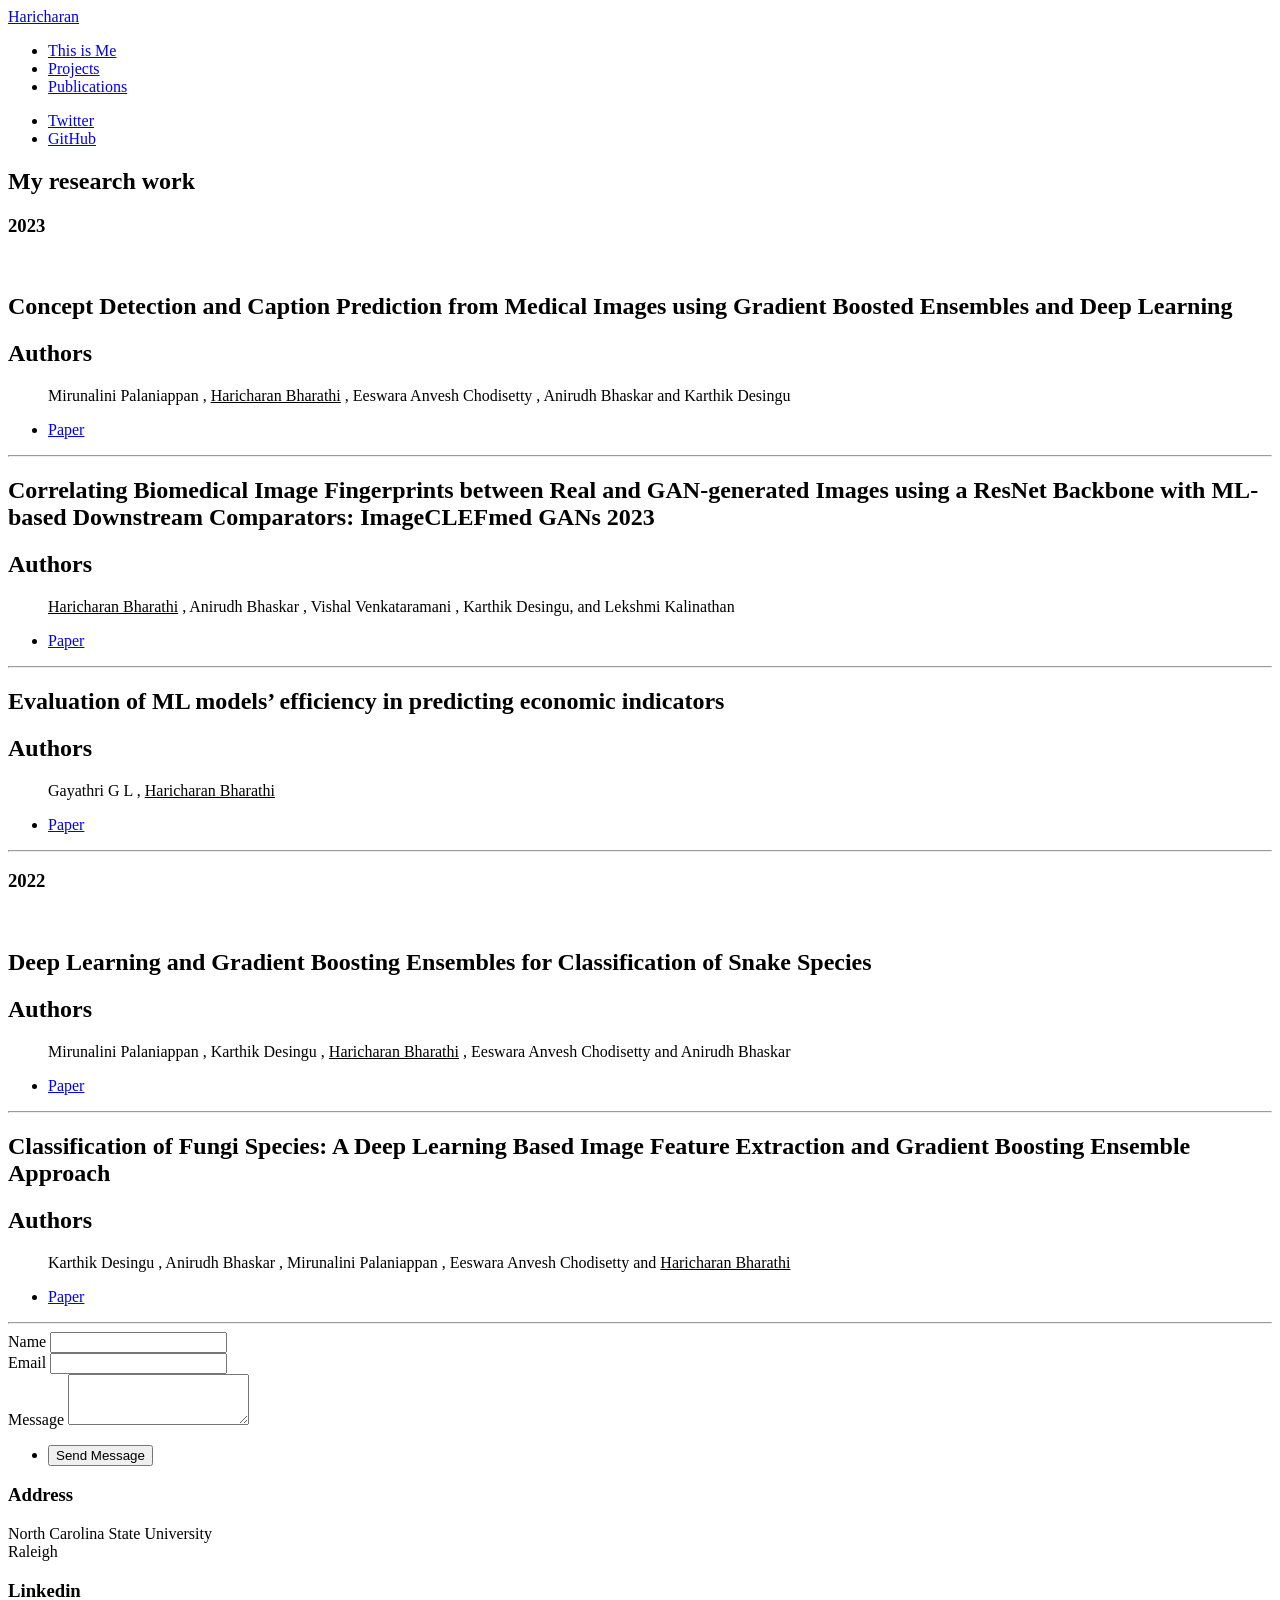
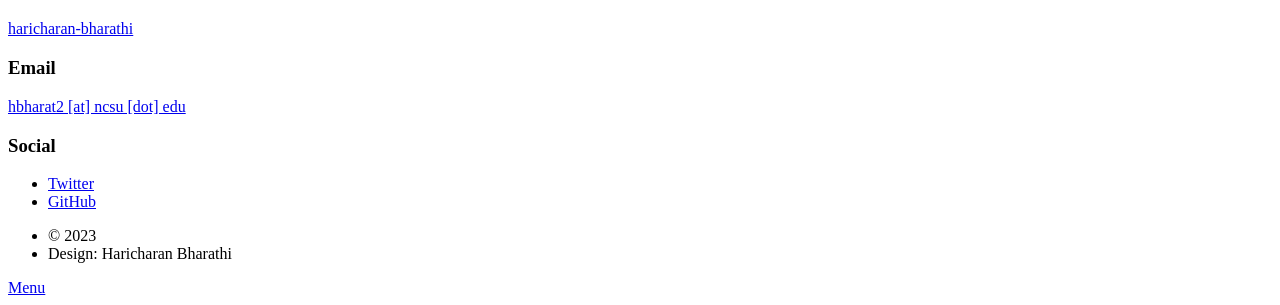
==== commit 32b6c14c: "Update elements.html" ====
--- a/elements.html
+++ b/elements.html
@@ -53,7 +53,7 @@
 									<br/>
 									<h2>Concept Detection and Caption Prediction from
 										Medical Images using Gradient Boosted Ensembles
-										and Deep Learning (Notification of Acceptance)</h2>
+										and Deep Learning</h2>
 								
 										<h2>Authors</h2>
 									<blockquote>Mirunalini Palaniappan
@@ -71,7 +71,7 @@
 									<h2>Correlating Biomedical Image Fingerprints
 										between Real and GAN-generated Images using
 										a ResNet Backbone with ML-based Downstream
-										Comparators: ImageCLEFmed GANs 2023<br/>(Notification of Acceptance)</h2>
+										Comparators: ImageCLEFmed GANs 2023<br/></h2>
 								
 										<h2>Authors</h2>
 									<blockquote><u>Haricharan Bharathi</u>
@@ -87,7 +87,7 @@
 										</ul>
 									<hr />
 									<h2>Evaluation of ML models’ efficiency in predicting
-										economic indicators (In progress)</h2>
+										economic indicators </h2>
 								
 										<h2>Authors</h2>
 									<blockquote>Gayathri G L
@@ -170,8 +170,8 @@
 					<section class="split contact">
 						<section class="alt">
 							<h3>Address</h3>
-							<p>SSN College of Engineering<br />
-								Kalavakkam</p>
+							<p>North Carolina State University<br />
+								Raleigh</p>
 						</section>
 						<section>
 							<h3>Linkedin</h3>
@@ -179,7 +179,7 @@
 						</section>
 						<section>
 							<h3>Email</h3>
-							<p><a href="#">haricharan2010267 [at] ssn [dot] edu [dot] in</a></p>
+							<p><a href="#">hbharat2 [at] ncsu [dot] edu</a></p>
 						</section>
 						<section>
 							<h3>Social</h3>
@@ -210,4 +210,4 @@
 			<script src="assets/js/main.js"></script>
 
 	</body>
-</html>+</html>
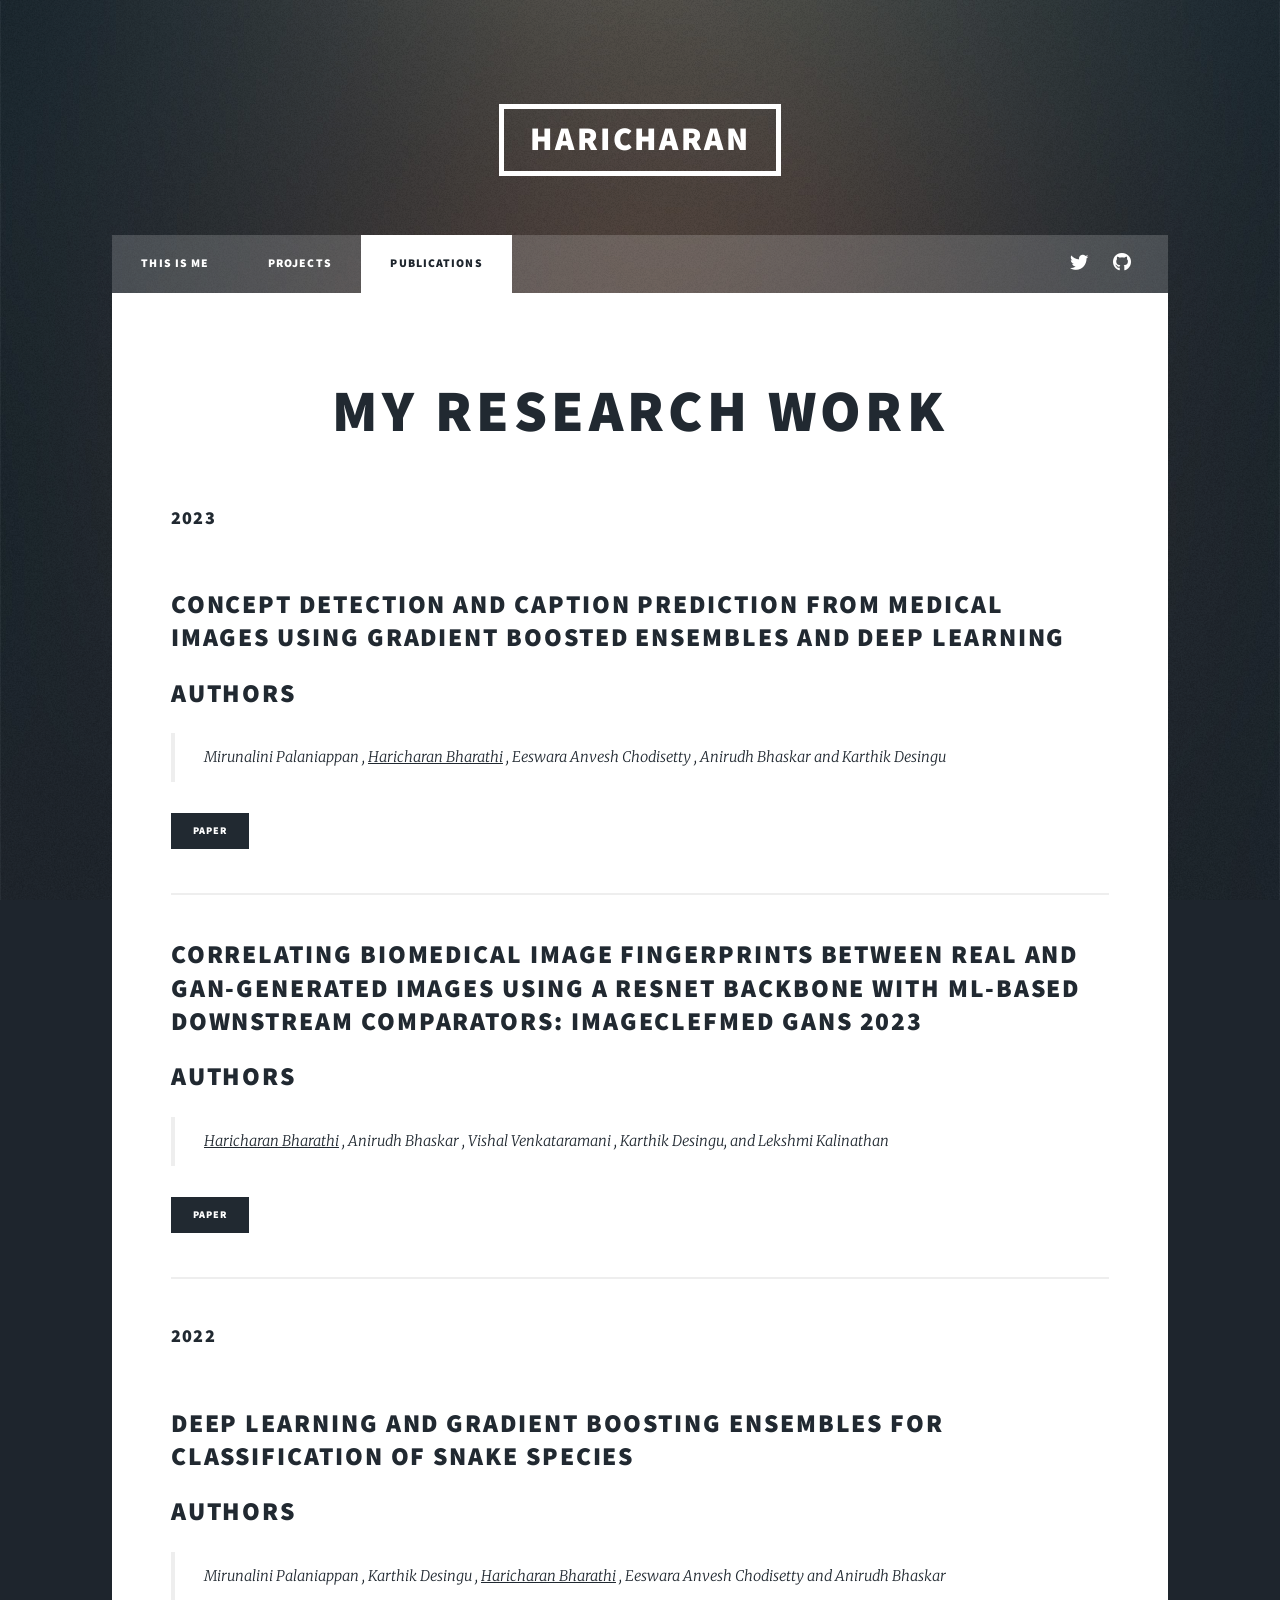
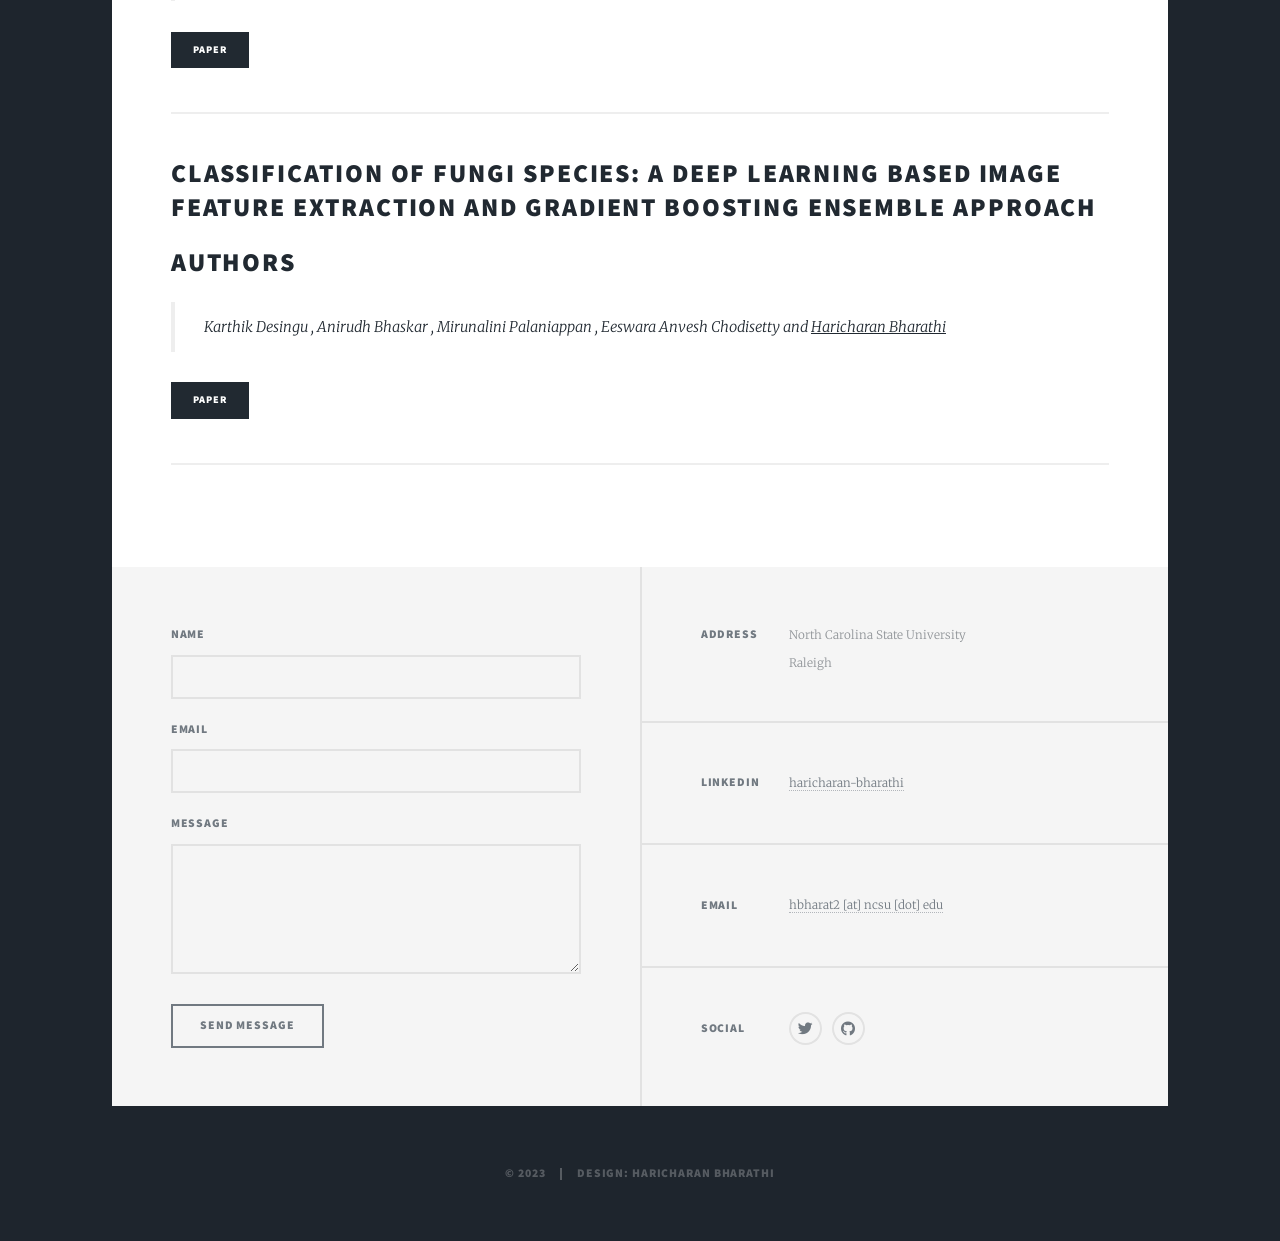
==== commit aee8b297: "long due update of my website :(" ====
--- a/elements.html
+++ b/elements.html
@@ -86,19 +86,8 @@
 									
 										</ul>
 									<hr />
-									<h2>Evaluation of ML models’ efficiency in predicting
-										economic indicators </h2>
-								
-										<h2>Authors</h2>
-									<blockquote>Gayathri G L
-										, <u>Haricharan Bharathi</u>
-										</blockquote>
-
-										<ul class="actions small">
-											<li><a href="#" class="button primary small">Paper</a></li>
-									
-										</ul>
-									<hr />
+									
+									
 									<h3>2022</h3>
 									<br/>
 									<h2>Deep Learning and Gradient Boosting Ensembles for Classification of Snake 
--- a/assets/css/main.css
+++ b/assets/css/main.css
@@ -6,6 +6,8 @@
 	html5up.net | @ajlkn
 	Free for personal and commercial use under the CCA 3.0 license (html5up.net/license)
 */
+
+
 
 html, body, div, span, applet, object,
 iframe, h1, h2, h3, h4, h5, h6, p, blockquote,
@@ -4686,4 +4688,34 @@
 			visibility: visible;
 		}
 
-	}+	}
+
+	.timeline {
+		border-left: 4px solid #ddd;
+		margin-left: 1em;
+		padding-left: 1em;
+	  }
+	  .timeline-item {
+		margin-bottom: 2em;
+		padding-left: 1em;
+		position: relative;
+	  }
+	  .timeline-item::before {
+		content: "";
+		position: absolute;
+		left: -1.15em;
+		top: 0.3em;
+		width: 0.8em;
+		height: 0.8em;
+		background: #00BFA6;
+		border-radius: 50%;
+	  }
+	  .timeline-item h3 {
+		margin-bottom: 0.25em;
+		color: #111;
+	  }
+	  .timeline-item p {
+		margin: 0;
+		color: #555;
+	  }
+	  
